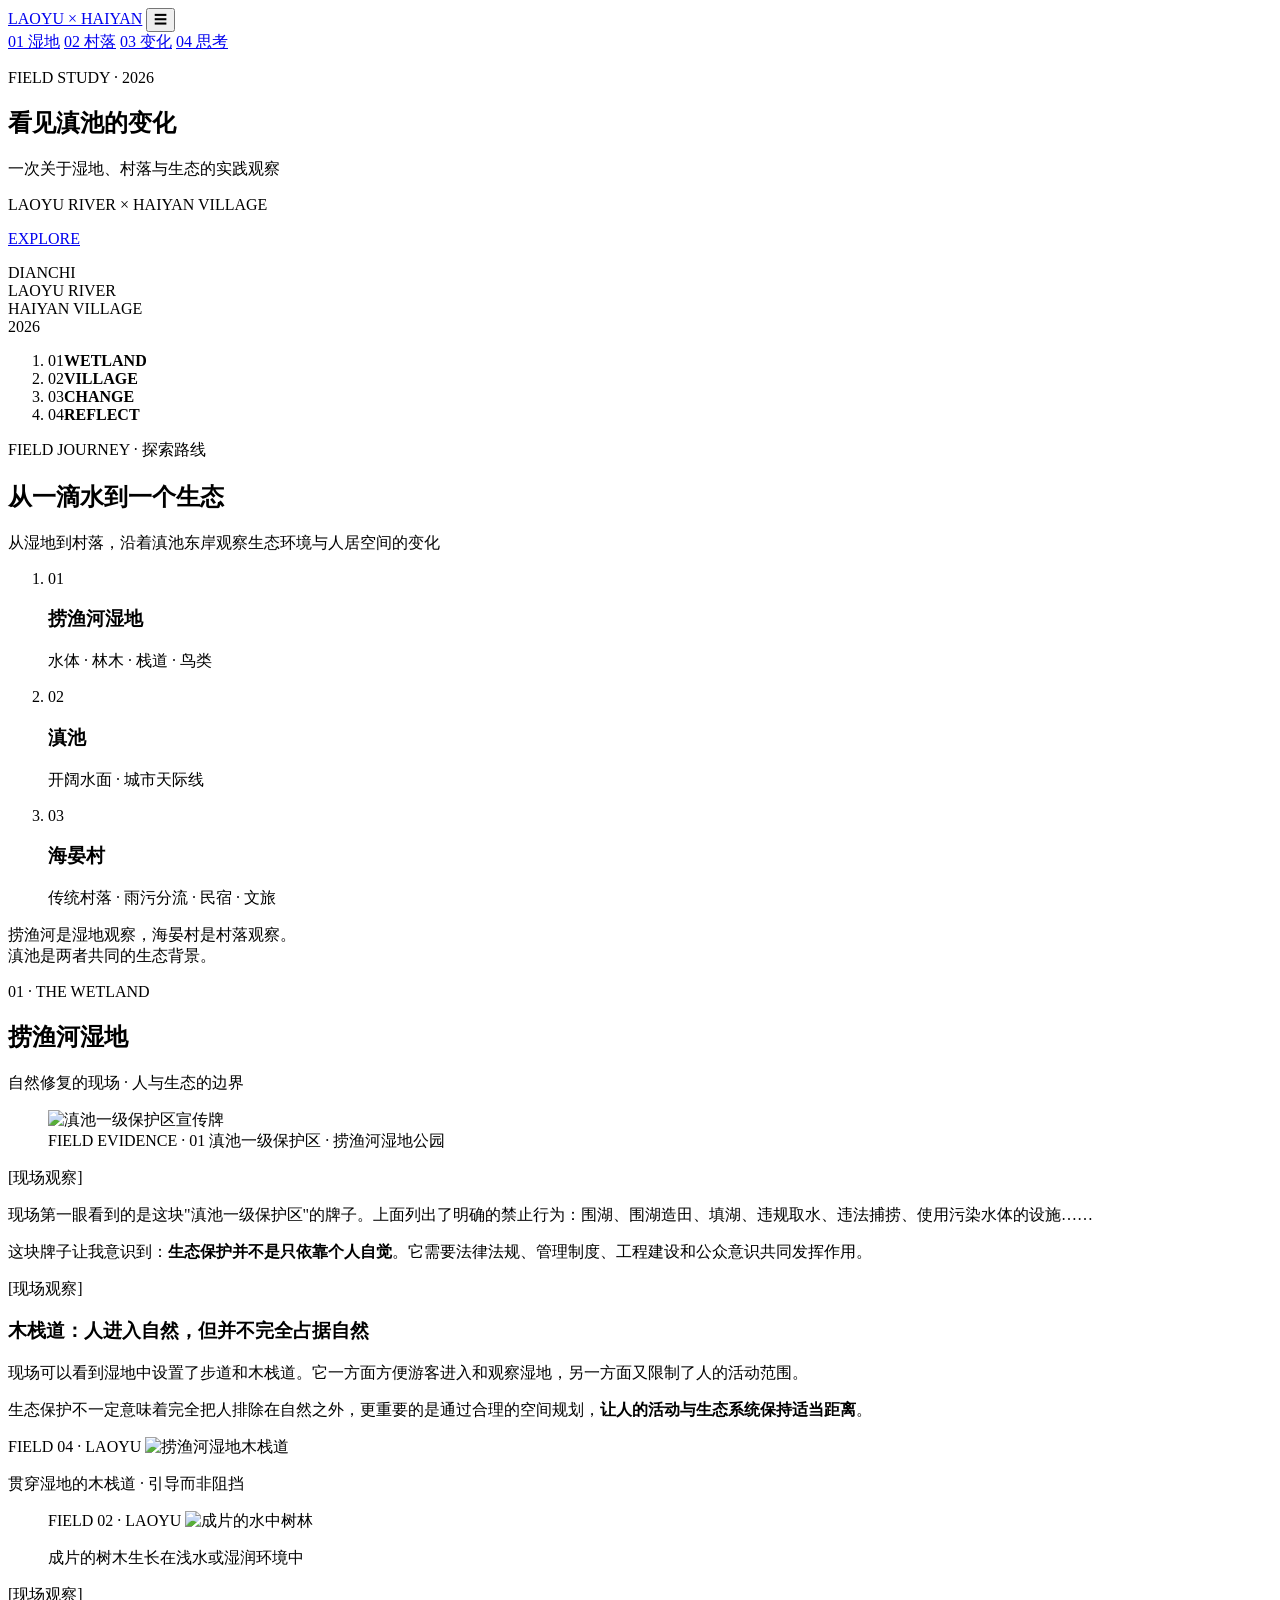
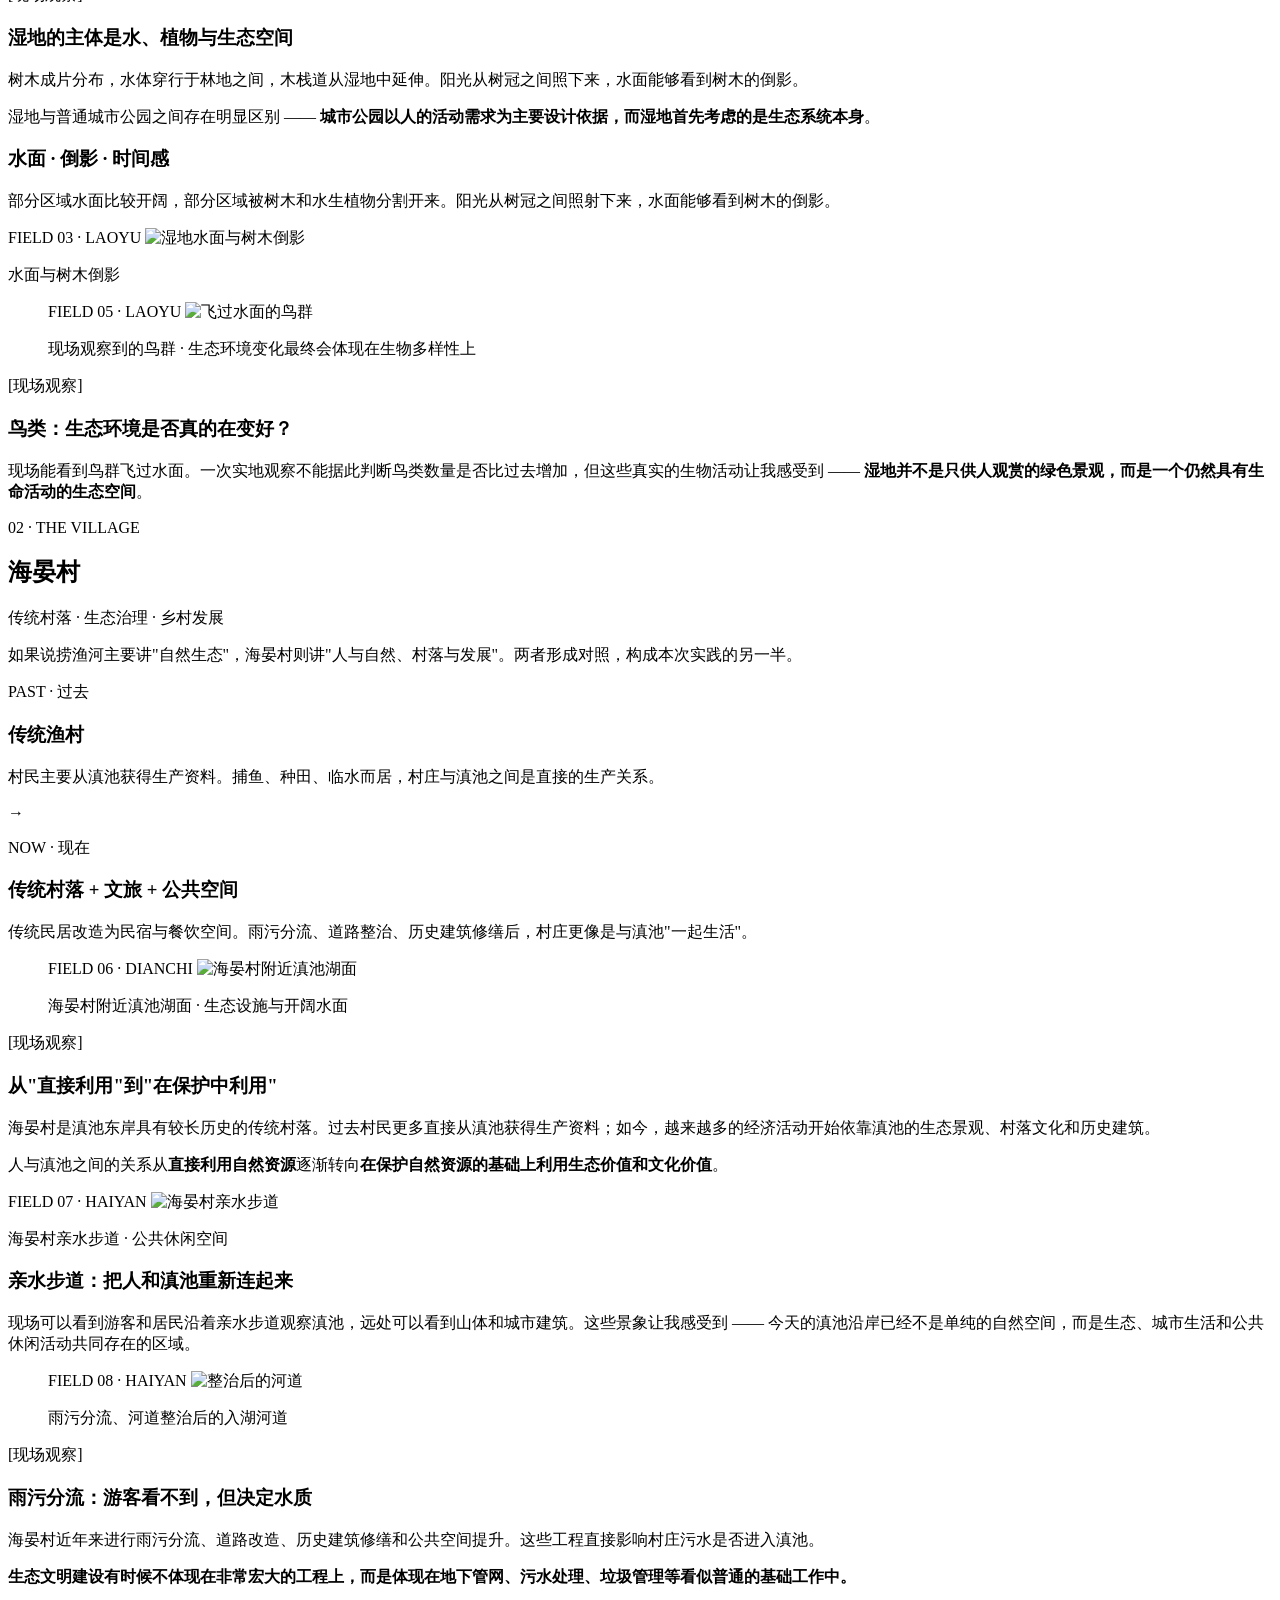
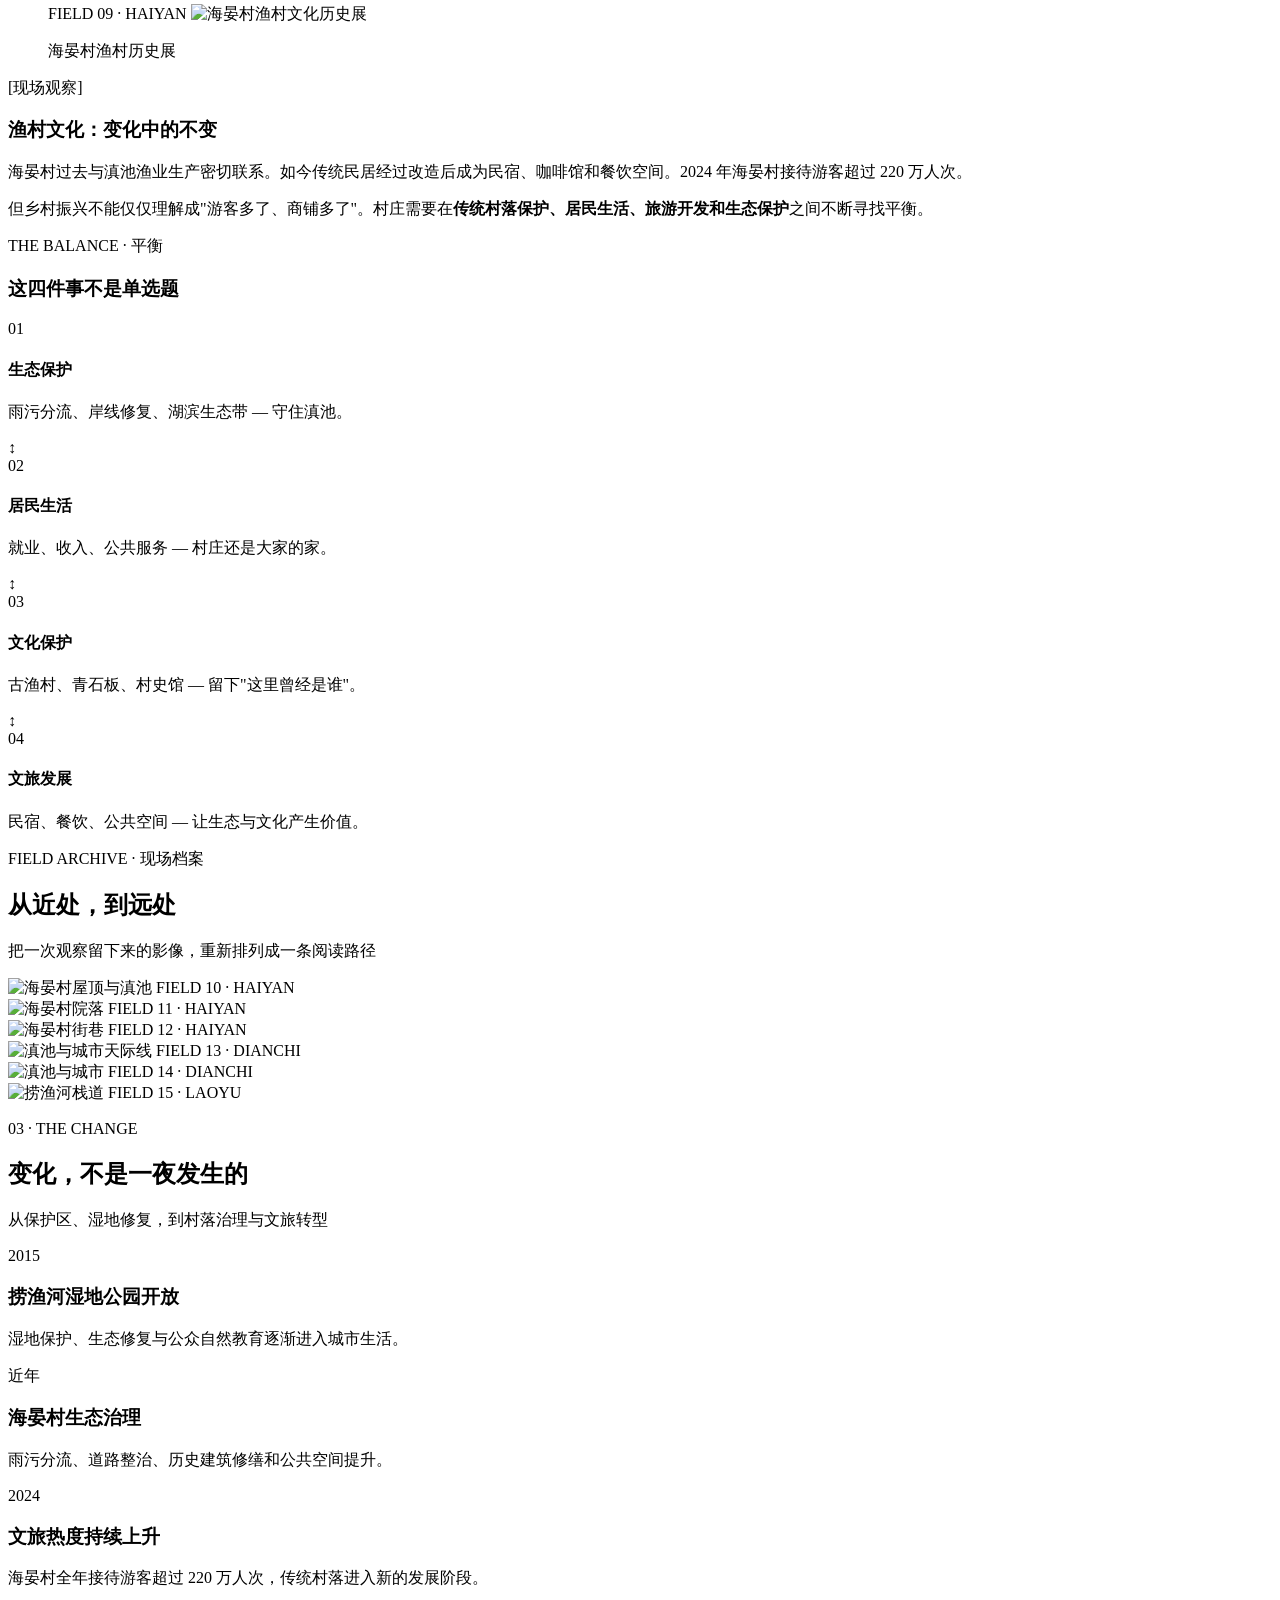
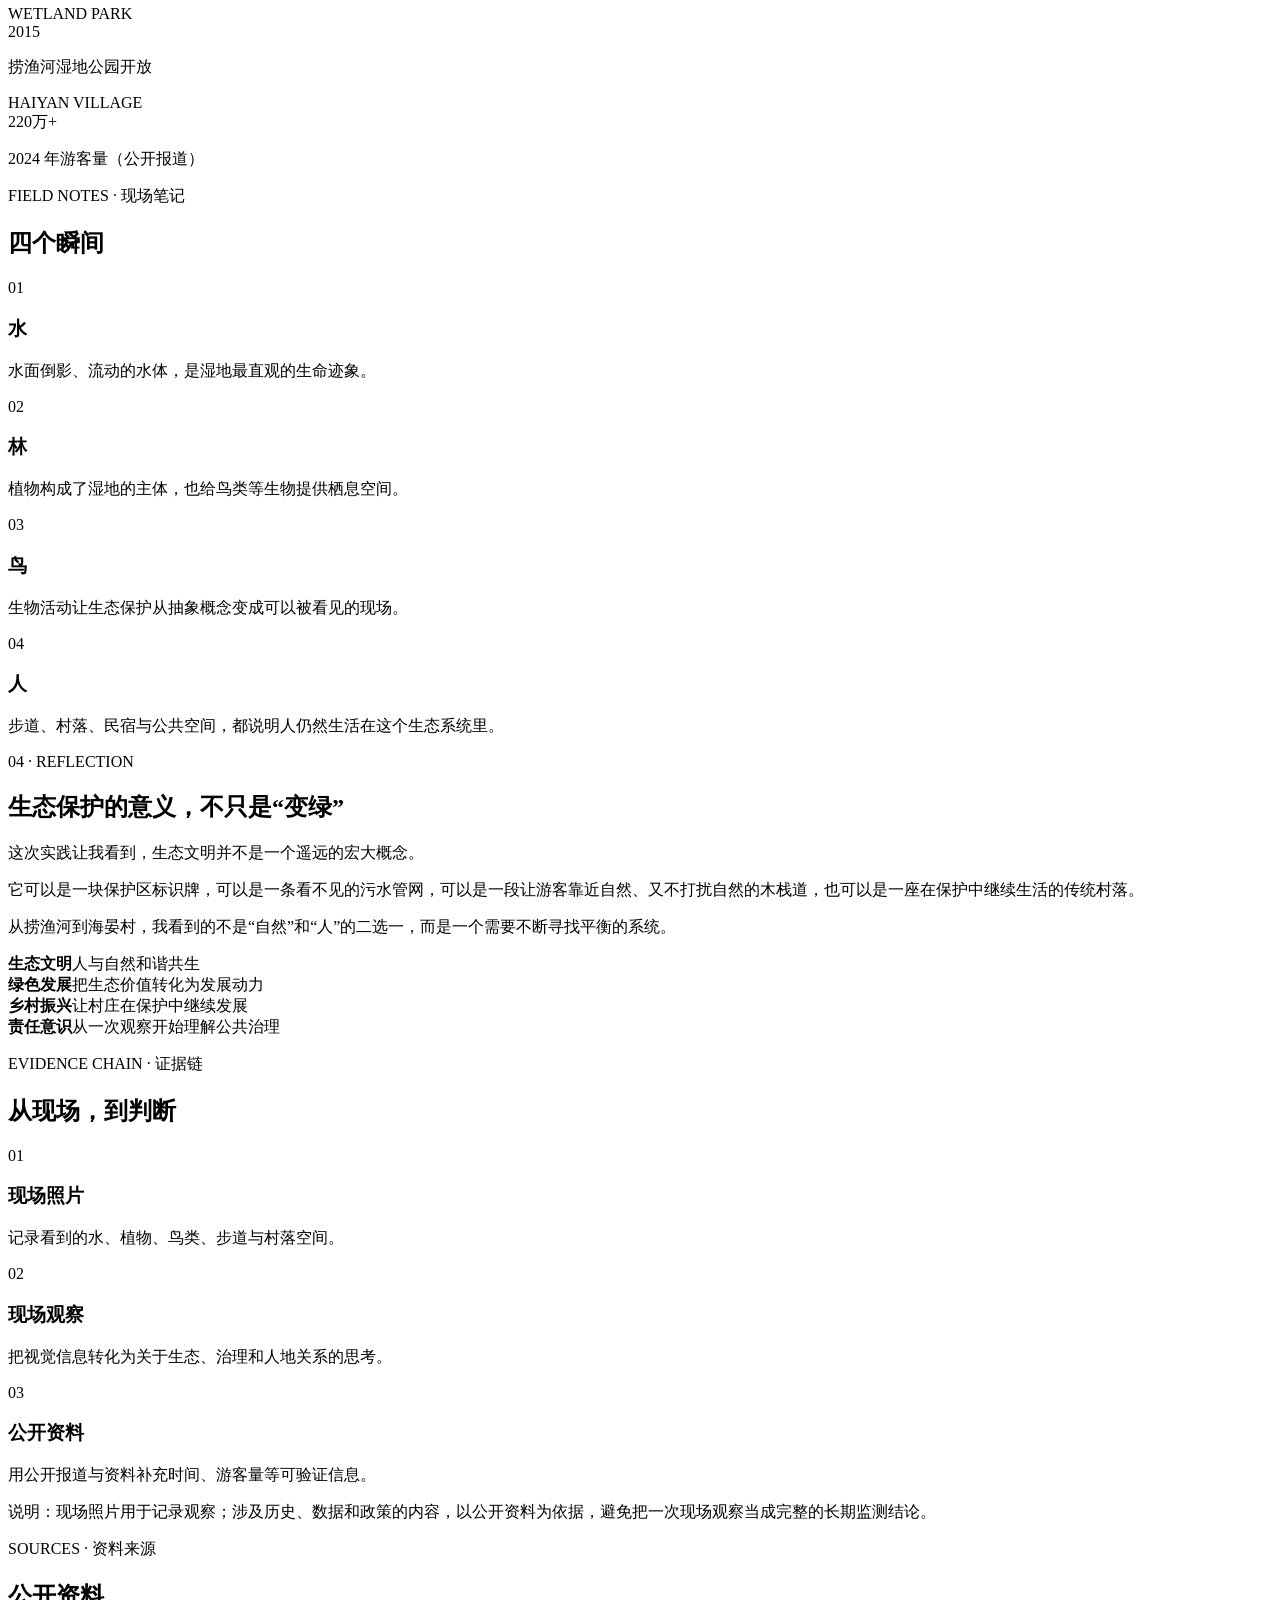
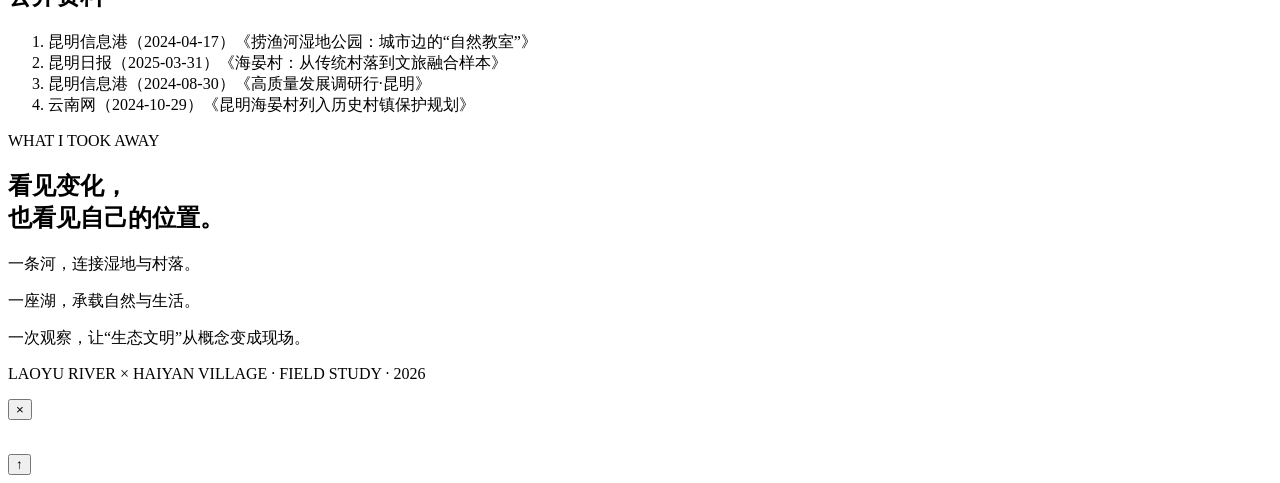
==== index.html @ 0993904a "Add website homepage" ====
<!DOCTYPE html>
<html lang="zh-CN">
<head>
  <meta charset="UTF-8">
  <meta name="viewport" content="width=device-width, initial-scale=1.0">
  <title>Laoyu River × Haiyan Village — 看见滇池的变化</title>
  <meta name="description" content="一次关于湿地、村落与生态的实践观察 — 捞渔河 × 海晏村。">
  <link rel="stylesheet" href="style.css">
</head>
<body>

  <!-- ============ 导航栏 ============ -->
  <header class="site-header" id="siteHeader">
    <div class="container nav">
      <a href="#top" class="logo">LAOYU × HAIYAN</a>
      <button class="nav-toggle" id="navToggle" aria-label="菜单">☰</button>
      <nav class="nav-links" id="navLinks">
        <a href="#wetland">01 湿地</a>
        <a href="#village">02 村落</a>
        <a href="#change">03 变化</a>
        <a href="#reflection">04 思考</a>
      </nav>
    </div>
  </header>

  <!-- ============ Hero ============ -->
  <section id="top" class="hero" style="background-image: url('images/hero.jpg');">
    <div class="hero-inner">
      <p class="hero-eyebrow">FIELD STUDY · 2026</p>
      <h1 class="hero-title">看见滇池的变化</h1>
      <p class="hero-sub">一次关于湿地、村落与生态的实践观察</p>
      <p class="hero-meta">LAOYU RIVER × HAIYAN VILLAGE</p>
      <a href="#intro" class="hero-scroll" aria-label="向下滚动">
        <span class="hero-scroll-line"></span>
        <span class="hero-scroll-text">EXPLORE</span>
      </a>
    </div>

    <aside class="hero-aside" aria-hidden="true">
      <p class="hero-meta-vertical">
        DIANCHI<br>LAOYU RIVER<br>HAIYAN VILLAGE<br>2026
      </p>
      <ol class="hero-chapter" id="heroChapter">
        <li data-chapter="wetland" class="active"><span>01</span><b>WETLAND</b></li>
        <li data-chapter="village"><span>02</span><b>VILLAGE</b></li>
        <li data-chapter="change"><span>03</span><b>CHANGE</b></li>
        <li data-chapter="reflection"><span>04</span><b>REFLECT</b></li>
      </ol>
    </aside>
  </section>

  <!-- ============ 探索路线 ============ -->
  <section id="intro" class="section section-journey">
    <div class="container">
      <p class="section-eyebrow">FIELD JOURNEY · 探索路线</p>
      <h2 class="section-title">从一滴水到一个生态</h2>
      <p class="section-subtitle">从湿地到村落，沿着滇池东岸观察生态环境与人居空间的变化</p>

      <ol class="journey" id="journey">
        <li class="journey-node" data-step="01">
          <span class="journey-dot"></span>
          <p class="journey-label">01</p>
          <h3 class="journey-name">捞渔河湿地</h3>
          <p class="journey-desc">水体 · 林木 · 栈道 · 鸟类</p>
        </li>
        <li class="journey-node" data-step="02">
          <span class="journey-dot"></span>
          <p class="journey-label">02</p>
          <h3 class="journey-name">滇池</h3>
          <p class="journey-desc">开阔水面 · 城市天际线</p>
        </li>
        <li class="journey-node" data-step="03">
          <span class="journey-dot"></span>
          <p class="journey-label">03</p>
          <h3 class="journey-name">海晏村</h3>
          <p class="journey-desc">传统村落 · 雨污分流 · 民宿 · 文旅</p>
        </li>
      </ol>

      <p class="lede">
        捞渔河是湿地观察，海晏村是村落观察。<br>
        滇池是两者共同的生态背景。
      </p>
    </div>
  </section>

  <!-- ============ 01 捞渔河湿地 ============ -->
  <section id="wetland" class="section">
    <div class="container">
      <p class="section-eyebrow">01 · THE WETLAND</p>
      <h2 class="section-title">捞渔河湿地</h2>
      <p class="section-subtitle">自然修复的现场 · 人与生态的边界</p>

      <figure class="evidence evidence-full">
        <img src="images/laoyu-protection.jpg" alt="滇池一级保护区宣传牌">
        <figcaption>
          <span class="ev-mark">FIELD EVIDENCE · 01</span>
          <span class="ev-title">滇池一级保护区 · 捞渔河湿地公园</span>
        </figcaption>
      </figure>

      <p class="tag tag-observed">[现场观察]</p>
      <p>
        现场第一眼看到的是这块"滇池一级保护区"的牌子。上面列出了明确的禁止行为：围湖、围湖造田、填湖、违规取水、违法捕捞、使用污染水体的设施……
      </p>
      <p>
        这块牌子让我意识到：<strong>生态保护并不是只依靠个人自觉</strong>。它需要法律法规、管理制度、工程建设和公众意识共同发挥作用。
      </p>

      <div class="row photo-right mt-80">
        <div class="col-text">
          <p class="tag tag-observed">[现场观察]</p>
          <h3>木栈道：人进入自然，但并不完全占据自然</h3>
          <p>
            现场可以看到湿地中设置了步道和木栈道。它一方面方便游客进入和观察湿地，另一方面又限制了人的活动范围。
          </p>
          <p>
            生态保护不一定意味着完全把人排除在自然之外，更重要的是通过合理的空间规划，<strong>让人的活动与生态系统保持适当距离</strong>。
          </p>
        </div>
        <div class="col-photo">
          <span class="field-tag">FIELD 04 · LAOYU</span>
          <img src="images/laoyu-boardwalk.jpg" alt="捞渔河湿地木栈道">
          <p class="caption">贯穿湿地的木栈道 · 引导而非阻挡</p>
        </div>
      </div>

      <figure class="photo-center photo-70">
        <span class="field-tag">FIELD 02 · LAOYU</span>
        <img src="images/laoyu-wetland.jpg" alt="成片的水中树林">
        <p class="caption">成片的树木生长在浅水或湿润环境中</p>
      </figure>

      <p class="tag tag-observed">[现场观察]</p>
      <h3>湿地的主体是水、植物与生态空间</h3>
      <p>
        树木成片分布，水体穿行于林地之间，木栈道从湿地中延伸。阳光从树冠之间照下来，水面能够看到树木的倒影。
      </p>
      <p>
        湿地与普通城市公园之间存在明显区别 —— <strong>城市公园以人的活动需求为主要设计依据，而湿地首先考虑的是生态系统本身</strong>。
      </p>

      <div class="row photo-right mt-80">
        <div class="col-text">
          <h3>水面 · 倒影 · 时间感</h3>
          <p>
            部分区域水面比较开阔，部分区域被树木和水生植物分割开来。阳光从树冠之间照射下来，水面能够看到树木的倒影。
          </p>
        </div>
        <div class="col-photo col-photo-35">
          <span class="field-tag">FIELD 03 · LAOYU</span>
          <img src="images/laoyu-water.jpg" alt="湿地水面与树木倒影">
          <p class="caption">水面与树木倒影</p>
        </div>
      </div>

      <figure class="photo-center photo-70">
        <span class="field-tag">FIELD 05 · LAOYU</span>
        <img src="images/laoyu-birds.jpg" alt="飞过水面的鸟群">
        <p class="caption">现场观察到的鸟群 · 生态环境变化最终会体现在生物多样性上</p>
      </figure>

      <p class="tag tag-observed">[现场观察]</p>
      <h3>鸟类：生态环境是否真的在变好？</h3>
      <p>
        现场能看到鸟群飞过水面。一次实地观察不能据此判断鸟类数量是否比过去增加，但这些真实的生物活动让我感受到 —— <strong>湿地并不是只供人观赏的绿色景观，而是一个仍然具有生命活动的生态空间</strong>。
      </p>
    </div>
  </section>

  <!-- ============ 02 海晏村 ============ -->
  <section id="village" class="section section-village">
    <div class="container">
      <p class="section-eyebrow">02 · THE VILLAGE</p>
      <h2 class="section-title">海晏村</h2>
      <p class="section-subtitle">传统村落 · 生态治理 · 乡村发展</p>

      <p class="lede">
        如果说捞渔河主要讲"自然生态"，海晏村则讲"人与自然、村落与发展"。两者形成对照，构成本次实践的另一半。
      </p>

      <div class="past-now">
        <div class="pn-card pn-past">
          <p class="pn-label">PAST · 过去</p>
          <h3>传统渔村</h3>
          <p>村民主要从滇池获得生产资料。捕鱼、种田、临水而居，村庄与滇池之间是直接的生产关系。</p>
        </div>
        <div class="pn-arrow" aria-hidden="true">→</div>
        <div class="pn-card pn-now">
          <p class="pn-label">NOW · 现在</p>
          <h3>传统村落 + 文旅 + 公共空间</h3>
          <p>传统民居改造为民宿与餐饮空间。雨污分流、道路整治、历史建筑修缮后，村庄更像是与滇池"一起生活"。</p>
        </div>
      </div>

      <figure class="photo-center photo-70">
        <span class="field-tag">FIELD 06 · DIANCHI</span>
        <img src="images/haiyan-lake.jpg" alt="海晏村附近滇池湖面">
        <p class="caption">海晏村附近滇池湖面 · 生态设施与开阔水面</p>
      </figure>

      <p class="tag tag-observed">[现场观察]</p>
      <h3>从"直接利用"到"在保护中利用"</h3>
      <p>
        海晏村是滇池东岸具有较长历史的传统村落。过去村民更多直接从滇池获得生产资料；如今，越来越多的经济活动开始依靠滇池的生态景观、村落文化和历史建筑。
      </p>
      <p>
        人与滇池之间的关系从<strong>直接利用自然资源</strong>逐渐转向<strong>在保护自然资源的基础上利用生态价值和文化价值</strong>。
      </p>

      <div class="row photo-left mt-80">
        <div class="col-photo">
          <span class="field-tag">FIELD 07 · HAIYAN</span>
          <img src="images/haiyan-walkway.jpg" alt="海晏村亲水步道">
          <p class="caption">海晏村亲水步道 · 公共休闲空间</p>
        </div>
        <div class="col-text">
          <h3>亲水步道：把人和滇池重新连起来</h3>
          <p>
            现场可以看到游客和居民沿着亲水步道观察滇池，远处可以看到山体和城市建筑。这些景象让我感受到 —— 今天的滇池沿岸已经不是单纯的自然空间，而是生态、城市生活和公共休闲活动共同存在的区域。
          </p>
        </div>
      </div>

      <figure class="photo-center photo-70">
        <span class="field-tag">FIELD 08 · HAIYAN</span>
        <img src="images/haiyan-stream.jpg" alt="整治后的河道">
        <p class="caption">雨污分流、河道整治后的入湖河道</p>
      </figure>

      <p class="tag tag-observed">[现场观察]</p>
      <h3>雨污分流：游客看不到，但决定水质</h3>
      <p>
        海晏村近年来进行雨污分流、道路改造、历史建筑修缮和公共空间提升。这些工程直接影响村庄污水是否进入滇池。
      </p>
      <p>
        <strong>生态文明建设有时候不体现在非常宏大的工程上，而是体现在地下管网、污水处理、垃圾管理等看似普通的基础工作中。</strong>
      </p>

      <figure class="photo-center photo-70">
        <span class="field-tag">FIELD 09 · HAIYAN</span>
        <img src="images/haiyan-history.jpg" alt="海晏村渔村文化历史展">
        <p class="caption">海晏村渔村历史展</p>
      </figure>

      <p class="tag tag-observed">[现场观察]</p>
      <h3>渔村文化：变化中的不变</h3>
      <p>
        海晏村过去与滇池渔业生产密切联系。如今传统民居经过改造后成为民宿、咖啡馆和餐饮空间。2024 年海晏村接待游客超过 220 万人次。
      </p>
      <p>
        但乡村振兴不能仅仅理解成"游客多了、商铺多了"。村庄需要在<strong>传统村落保护、居民生活、旅游开发和生态保护</strong>之间不断寻找平衡。
      </p>

      <div class="balance" id="balance">
        <p class="balance-eyebrow">THE BALANCE · 平衡</p>
        <h3 class="balance-title">这四件事不是单选题</h3>
        <div class="balance-grid">
          <div class="bal-item">
            <span class="bal-num">01</span>
            <h4>生态保护</h4>
            <p>雨污分流、岸线修复、湖滨生态带 — 守住滇池。</p>
          </div>
          <div class="bal-arrow" aria-hidden="true">↕</div>
          <div class="bal-item">
            <span class="bal-num">02</span>
            <h4>居民生活</h4>
            <p>就业、收入、公共服务 — 村庄还是大家的家。</p>
          </div>
          <div class="bal-arrow" aria-hidden="true">↕</div>
          <div class="bal-item">
            <span class="bal-num">03</span>
            <h4>文化保护</h4>
            <p>古渔村、青石板、村史馆 — 留下"这里曾经是谁"。</p>
          </div>
          <div class="bal-arrow" aria-hidden="true">↕</div>
          <div class="bal-item">
            <span class="bal-num">04</span>
            <h4>文旅发展</h4>
            <p>民宿、餐饮、公共空间 — 让生态与文化产生价值。</p>
          </div>
        </div>
      </div>
    </div>
  </section>

  <!-- ============ 照片墙 ============ -->
  <section class="section section-gallery" id="gallery">
    <div class="container">
      <p class="section-eyebrow">FIELD ARCHIVE · 现场档案</p>
      <h2 class="section-title">从近处，到远处</h2>
      <p class="section-subtitle">把一次观察留下来的影像，重新排列成一条阅读路径</p>
      <div class="photo-journal">
        <div class="pj-cell pj-wide" data-field="FIELD 10 · HAIYAN">
          <img src="images/haiyan-rooftop.jpg" alt="海晏村屋顶与滇池">
          <span>FIELD 10 · HAIYAN</span>
        </div>
        <div class="pj-cell" data-field="FIELD 11 · HAIYAN">
          <img src="images/haiyan-courtyard.jpg" alt="海晏村院落">
          <span>FIELD 11 · HAIYAN</span>
        </div>
        <div class="pj-cell" data-field="FIELD 12 · HAIYAN">
          <img src="images/haiyan-street.jpg" alt="海晏村街巷">
          <span>FIELD 12 · HAIYAN</span>
        </div>
        <div class="pj-cell" data-field="FIELD 13 · DIANCHI">
          <img src="images/dianchi-skyline.jpg" alt="滇池与城市天际线">
          <span>FIELD 13 · DIANCHI</span>
        </div>
        <div class="pj-cell" data-field="FIELD 14 · DIANCHI">
          <img src="images/dianchi-city.jpg" alt="滇池与城市">
          <span>FIELD 14 · DIANCHI</span>
        </div>
        <div class="pj-cell pj-wide" data-field="FIELD 15 · LAOYU">
          <img src="images/laoyu-boardwalk.jpg" alt="捞渔河栈道">
          <span>FIELD 15 · LAOYU</span>
        </div>
      </div>
    </div>
  </section>

  <!-- ============ 03 变化 ============ -->
  <section id="change" class="section section-change">
    <div class="container">
      <p class="section-eyebrow">03 · THE CHANGE</p>
      <h2 class="section-title">变化，不是一夜发生的</h2>
      <p class="section-subtitle">从保护区、湿地修复，到村落治理与文旅转型</p>
      <div class="timeline-horizontal">
        <div class="tl-line"><div class="tl-track"></div></div>
        <div class="tl-nodes">
          <article class="tl-node">
            <span class="tl-year">2015</span>
            <h3>捞渔河湿地公园开放</h3>
            <p>湿地保护、生态修复与公众自然教育逐渐进入城市生活。</p>
          </article>
          <article class="tl-node">
            <span class="tl-year">近年</span>
            <h3>海晏村生态治理</h3>
            <p>雨污分流、道路整治、历史建筑修缮和公共空间提升。</p>
          </article>
          <article class="tl-node">
            <span class="tl-year">2024</span>
            <h3>文旅热度持续上升</h3>
            <p>海晏村全年接待游客超过 220 万人次，传统村落进入新的发展阶段。</p>
          </article>
        </div>
      </div>

      <div class="data-grid">
        <div class="data-card">
          <span class="data-label">WETLAND PARK</span>
          <div class="data-num" data-count="2015">2015</div>
          <p>捞渔河湿地公园开放</p>
        </div>
        <div class="data-card">
          <span class="data-label">HAIYAN VILLAGE</span>
          <div class="data-num" data-count="220" data-suffix="万+">220万+</div>
          <p>2024 年游客量（公开报道）</p>
        </div>
      </div>
    </div>
  </section>

  <!-- ============ Field Notes ============ -->
  <section class="section section-notes" id="notes">
    <div class="container">
      <p class="section-eyebrow">FIELD NOTES · 现场笔记</p>
      <h2 class="section-title">四个瞬间</h2>
      <div class="notes-grid">
        <article class="card" data-bg="images/laoyu-water.jpg">
          <span class="card-num">01</span><h3>水</h3><p>水面倒影、流动的水体，是湿地最直观的生命迹象。</p>
        </article>
        <article class="card" data-bg="images/laoyu-wetland.jpg">
          <span class="card-num">02</span><h3>林</h3><p>植物构成了湿地的主体，也给鸟类等生物提供栖息空间。</p>
        </article>
        <article class="card" data-bg="images/laoyu-birds.jpg">
          <span class="card-num">03</span><h3>鸟</h3><p>生物活动让生态保护从抽象概念变成可以被看见的现场。</p>
        </article>
        <article class="card" data-bg="images/haiyan-walkway.jpg">
          <span class="card-num">04</span><h3>人</h3><p>步道、村落、民宿与公共空间，都说明人仍然生活在这个生态系统里。</p>
        </article>
      </div>
    </div>
  </section>

  <!-- ============ 04 思考 ============ -->
  <section id="reflection" class="section section-reflection">
    <div class="container">
      <p class="section-eyebrow">04 · REFLECTION</p>
      <h2 class="section-title">生态保护的意义，不只是“变绿”</h2>
      <div class="reflection-grid">
        <div class="reflection-main">
          <p class="lede">这次实践让我看到，生态文明并不是一个遥远的宏大概念。</p>
          <p>它可以是一块保护区标识牌，可以是一条看不见的污水管网，可以是一段让游客靠近自然、又不打扰自然的木栈道，也可以是一座在保护中继续生活的传统村落。</p>
          <p>从捞渔河到海晏村，我看到的不是“自然”和“人”的二选一，而是一个需要不断寻找平衡的系统。</p>
        </div>
        <div class="reflection-keywords">
          <div><b>生态文明</b><span>人与自然和谐共生</span></div>
          <div><b>绿色发展</b><span>把生态价值转化为发展动力</span></div>
          <div><b>乡村振兴</b><span>让村庄在保护中继续发展</span></div>
          <div><b>责任意识</b><span>从一次观察开始理解公共治理</span></div>
        </div>
      </div>
    </div>
  </section>

  <!-- ============ 证据链 ============ -->
  <section class="section section-evidence" id="evidence">
    <div class="container">
      <p class="section-eyebrow">EVIDENCE CHAIN · 证据链</p>
      <h2 class="section-title">从现场，到判断</h2>
      <div class="evidence-chain">
        <div><span>01</span><h3>现场照片</h3><p>记录看到的水、植物、鸟类、步道与村落空间。</p></div>
        <div><span>02</span><h3>现场观察</h3><p>把视觉信息转化为关于生态、治理和人地关系的思考。</p></div>
        <div><span>03</span><h3>公开资料</h3><p>用公开报道与资料补充时间、游客量等可验证信息。</p></div>
      </div>
      <p class="small-note">说明：现场照片用于记录观察；涉及历史、数据和政策的内容，以公开资料为依据，避免把一次现场观察当成完整的长期监测结论。</p>
    </div>
  </section>

  <!-- ============ 资料来源 ============ -->
  <section class="section section-sources" id="sources">
    <div class="container">
      <p class="section-eyebrow">SOURCES · 资料来源</p>
      <h2 class="section-title">公开资料</h2>
      <ol class="sources-list">
        <li>昆明信息港（2024-04-17）《捞渔河湿地公园：城市边的“自然教室”》</li>
        <li>昆明日报（2025-03-31）《海晏村：从传统村落到文旅融合样本》</li>
        <li>昆明信息港（2024-08-30）《高质量发展调研行·昆明》</li>
        <li>云南网（2024-10-29）《昆明海晏村列入历史村镇保护规划》</li>
      </ol>
    </div>
  </section>

  <!-- ============ 大结尾 ============ -->
  <footer class="closing" id="closing">
    <div class="container closing-inner">
      <p class="closing-eyebrow">WHAT I TOOK AWAY</p>
      <h2>看见变化，<br>也看见自己的位置。</h2>
      <div class="closing-poem">
        <p>一条河，连接湿地与村落。</p>
        <p>一座湖，承载自然与生活。</p>
        <p>一次观察，让“生态文明”从概念变成现场。</p>
      </div>
      <p class="closing-credit">LAOYU RIVER × HAIYAN VILLAGE · FIELD STUDY · 2026</p>
    </div>
  </footer>

  <!-- Lightbox -->
  <div class="lightbox" id="lightbox" aria-hidden="true">
    <button class="lightbox-close" id="lightboxClose" aria-label="关闭">×</button>
    <div class="lightbox-inner">
      <img id="lightboxImg" src="" alt="">
      <p id="lightboxCaption"></p>
    </div>
  </div>

  <button class="back-top" id="backTop" aria-label="返回顶部">↑</button>
  <div class="progress-bar" id="progressBar"></div>
  <script src="script.js"></script>
</body>
</html>
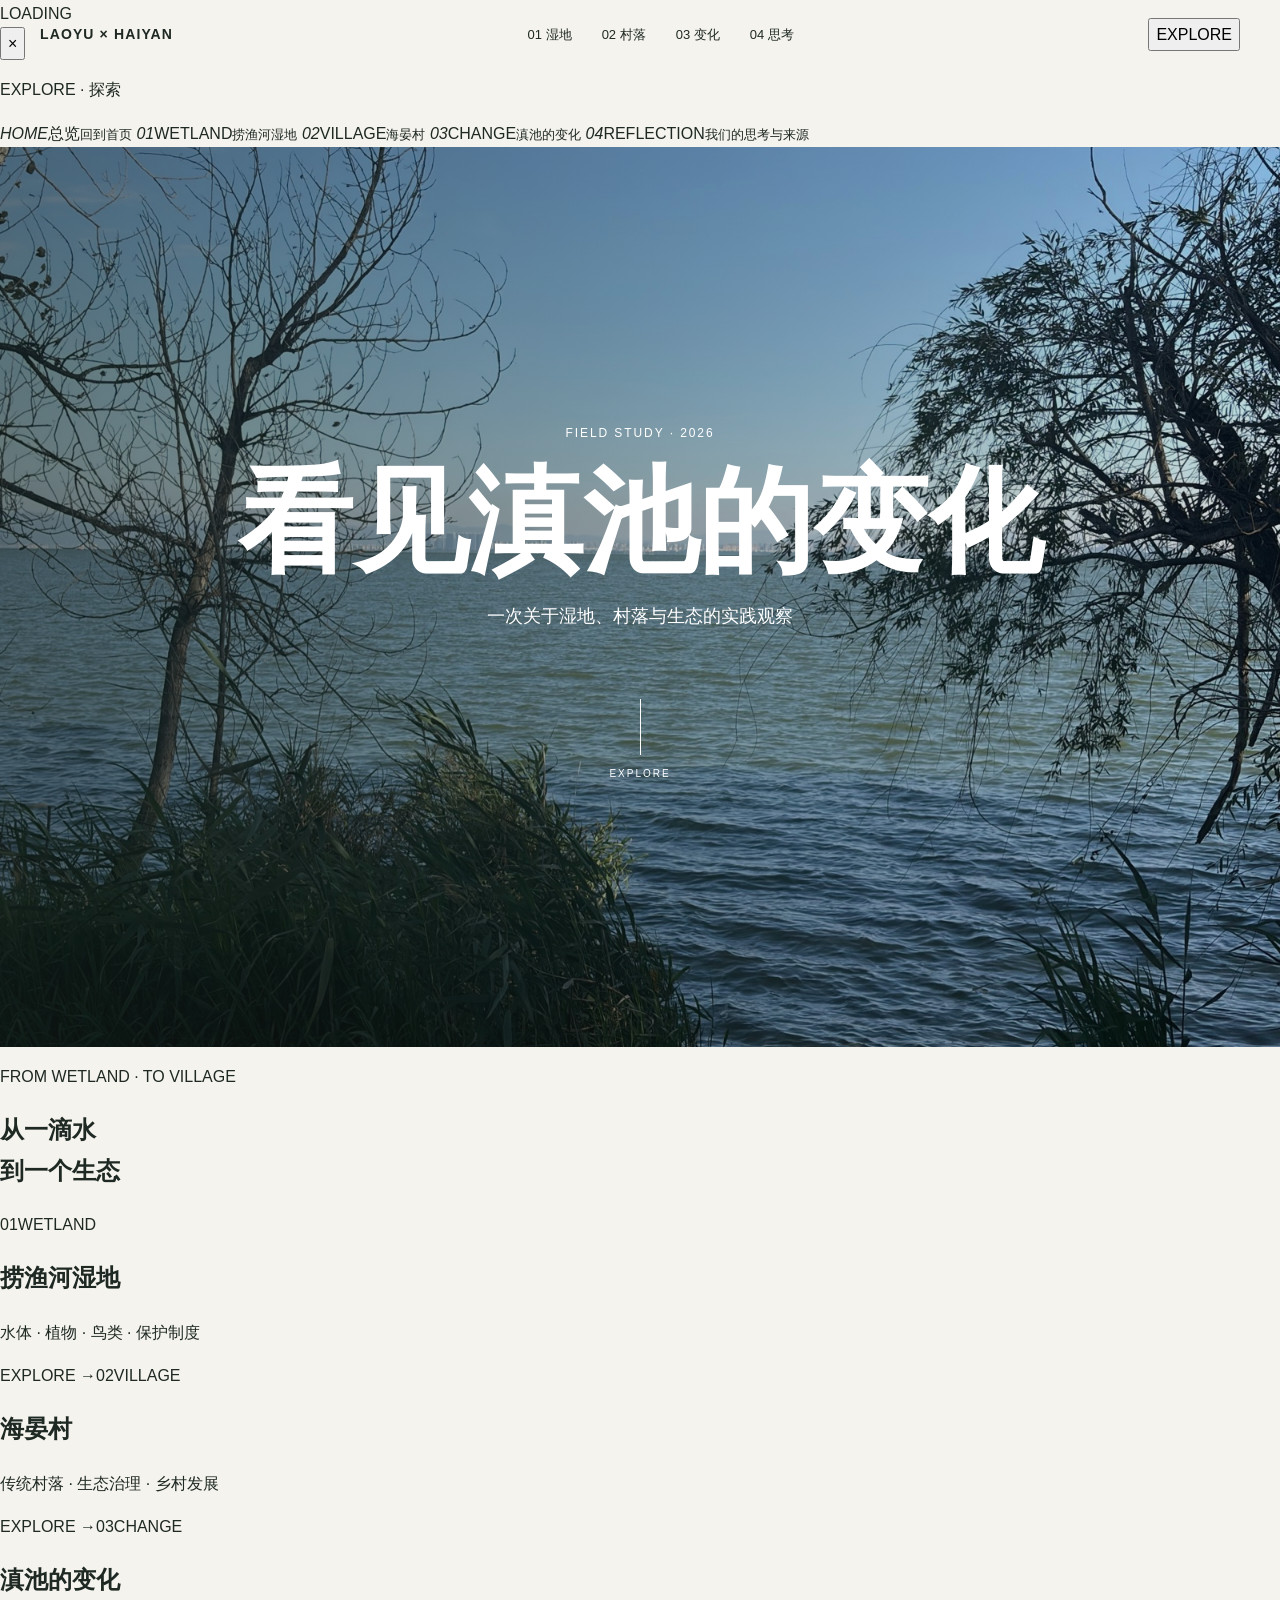
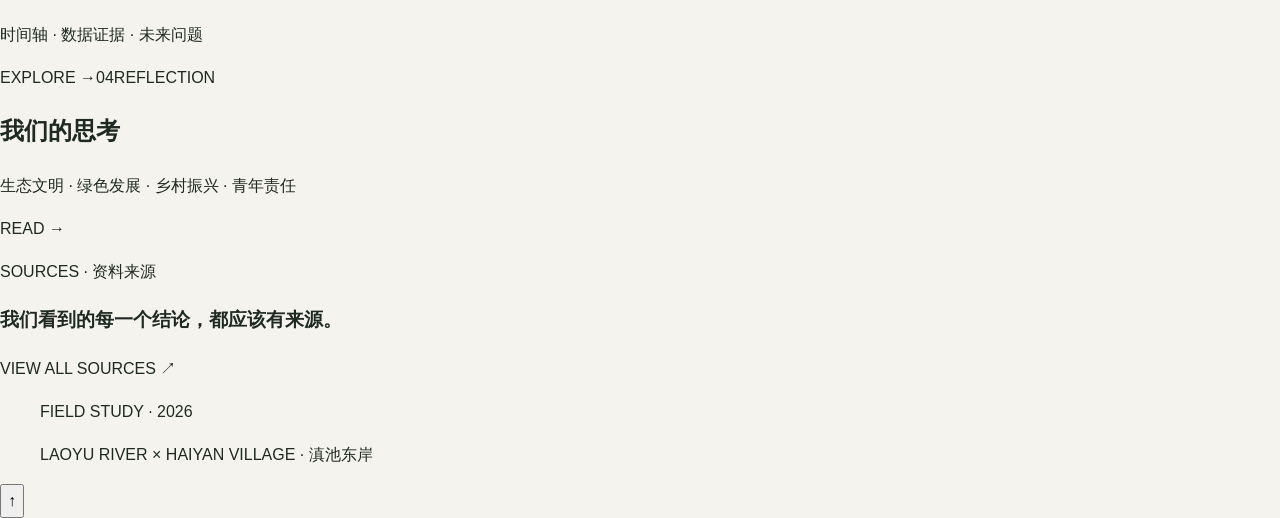
==== commit 3286dbf4: "feat: upgrade homepage to structured v2 site" ====
--- a/index.html
+++ b/index.html
@@ -1,462 +1,8 @@
-<!DOCTYPE html>
-<html lang="zh-CN">
-<head>
-  <meta charset="UTF-8">
-  <meta name="viewport" content="width=device-width, initial-scale=1.0">
-  <title>Laoyu River × Haiyan Village — 看见滇池的变化</title>
-  <meta name="description" content="一次关于湿地、村落与生态的实践观察 — 捞渔河 × 海晏村。">
-  <link rel="stylesheet" href="style.css">
-</head>
-<body>
-
-  <!-- ============ 导航栏 ============ -->
-  <header class="site-header" id="siteHeader">
-    <div class="container nav">
-      <a href="#top" class="logo">LAOYU × HAIYAN</a>
-      <button class="nav-toggle" id="navToggle" aria-label="菜单">☰</button>
-      <nav class="nav-links" id="navLinks">
-        <a href="#wetland">01 湿地</a>
-        <a href="#village">02 村落</a>
-        <a href="#change">03 变化</a>
-        <a href="#reflection">04 思考</a>
-      </nav>
-    </div>
-  </header>
-
-  <!-- ============ Hero ============ -->
-  <section id="top" class="hero" style="background-image: url('images/hero.jpg');">
-    <div class="hero-inner">
-      <p class="hero-eyebrow">FIELD STUDY · 2026</p>
-      <h1 class="hero-title">看见滇池的变化</h1>
-      <p class="hero-sub">一次关于湿地、村落与生态的实践观察</p>
-      <p class="hero-meta">LAOYU RIVER × HAIYAN VILLAGE</p>
-      <a href="#intro" class="hero-scroll" aria-label="向下滚动">
-        <span class="hero-scroll-line"></span>
-        <span class="hero-scroll-text">EXPLORE</span>
-      </a>
-    </div>
-
-    <aside class="hero-aside" aria-hidden="true">
-      <p class="hero-meta-vertical">
-        DIANCHI<br>LAOYU RIVER<br>HAIYAN VILLAGE<br>2026
-      </p>
-      <ol class="hero-chapter" id="heroChapter">
-        <li data-chapter="wetland" class="active"><span>01</span><b>WETLAND</b></li>
-        <li data-chapter="village"><span>02</span><b>VILLAGE</b></li>
-        <li data-chapter="change"><span>03</span><b>CHANGE</b></li>
-        <li data-chapter="reflection"><span>04</span><b>REFLECT</b></li>
-      </ol>
-    </aside>
-  </section>
-
-  <!-- ============ 探索路线 ============ -->
-  <section id="intro" class="section section-journey">
-    <div class="container">
-      <p class="section-eyebrow">FIELD JOURNEY · 探索路线</p>
-      <h2 class="section-title">从一滴水到一个生态</h2>
-      <p class="section-subtitle">从湿地到村落，沿着滇池东岸观察生态环境与人居空间的变化</p>
-
-      <ol class="journey" id="journey">
-        <li class="journey-node" data-step="01">
-          <span class="journey-dot"></span>
-          <p class="journey-label">01</p>
-          <h3 class="journey-name">捞渔河湿地</h3>
-          <p class="journey-desc">水体 · 林木 · 栈道 · 鸟类</p>
-        </li>
-        <li class="journey-node" data-step="02">
-          <span class="journey-dot"></span>
-          <p class="journey-label">02</p>
-          <h3 class="journey-name">滇池</h3>
-          <p class="journey-desc">开阔水面 · 城市天际线</p>
-        </li>
-        <li class="journey-node" data-step="03">
-          <span class="journey-dot"></span>
-          <p class="journey-label">03</p>
-          <h3 class="journey-name">海晏村</h3>
-          <p class="journey-desc">传统村落 · 雨污分流 · 民宿 · 文旅</p>
-        </li>
-      </ol>
-
-      <p class="lede">
-        捞渔河是湿地观察，海晏村是村落观察。<br>
-        滇池是两者共同的生态背景。
-      </p>
-    </div>
-  </section>
-
-  <!-- ============ 01 捞渔河湿地 ============ -->
-  <section id="wetland" class="section">
-    <div class="container">
-      <p class="section-eyebrow">01 · THE WETLAND</p>
-      <h2 class="section-title">捞渔河湿地</h2>
-      <p class="section-subtitle">自然修复的现场 · 人与生态的边界</p>
-
-      <figure class="evidence evidence-full">
-        <img src="images/laoyu-protection.jpg" alt="滇池一级保护区宣传牌">
-        <figcaption>
-          <span class="ev-mark">FIELD EVIDENCE · 01</span>
-          <span class="ev-title">滇池一级保护区 · 捞渔河湿地公园</span>
-        </figcaption>
-      </figure>
-
-      <p class="tag tag-observed">[现场观察]</p>
-      <p>
-        现场第一眼看到的是这块"滇池一级保护区"的牌子。上面列出了明确的禁止行为：围湖、围湖造田、填湖、违规取水、违法捕捞、使用污染水体的设施……
-      </p>
-      <p>
-        这块牌子让我意识到：<strong>生态保护并不是只依靠个人自觉</strong>。它需要法律法规、管理制度、工程建设和公众意识共同发挥作用。
-      </p>
-
-      <div class="row photo-right mt-80">
-        <div class="col-text">
-          <p class="tag tag-observed">[现场观察]</p>
-          <h3>木栈道：人进入自然，但并不完全占据自然</h3>
-          <p>
-            现场可以看到湿地中设置了步道和木栈道。它一方面方便游客进入和观察湿地，另一方面又限制了人的活动范围。
-          </p>
-          <p>
-            生态保护不一定意味着完全把人排除在自然之外，更重要的是通过合理的空间规划，<strong>让人的活动与生态系统保持适当距离</strong>。
-          </p>
-        </div>
-        <div class="col-photo">
-          <span class="field-tag">FIELD 04 · LAOYU</span>
-          <img src="images/laoyu-boardwalk.jpg" alt="捞渔河湿地木栈道">
-          <p class="caption">贯穿湿地的木栈道 · 引导而非阻挡</p>
-        </div>
-      </div>
-
-      <figure class="photo-center photo-70">
-        <span class="field-tag">FIELD 02 · LAOYU</span>
-        <img src="images/laoyu-wetland.jpg" alt="成片的水中树林">
-        <p class="caption">成片的树木生长在浅水或湿润环境中</p>
-      </figure>
-
-      <p class="tag tag-observed">[现场观察]</p>
-      <h3>湿地的主体是水、植物与生态空间</h3>
-      <p>
-        树木成片分布，水体穿行于林地之间，木栈道从湿地中延伸。阳光从树冠之间照下来，水面能够看到树木的倒影。
-      </p>
-      <p>
-        湿地与普通城市公园之间存在明显区别 —— <strong>城市公园以人的活动需求为主要设计依据，而湿地首先考虑的是生态系统本身</strong>。
-      </p>
-
-      <div class="row photo-right mt-80">
-        <div class="col-text">
-          <h3>水面 · 倒影 · 时间感</h3>
-          <p>
-            部分区域水面比较开阔，部分区域被树木和水生植物分割开来。阳光从树冠之间照射下来，水面能够看到树木的倒影。
-          </p>
-        </div>
-        <div class="col-photo col-photo-35">
-          <span class="field-tag">FIELD 03 · LAOYU</span>
-          <img src="images/laoyu-water.jpg" alt="湿地水面与树木倒影">
-          <p class="caption">水面与树木倒影</p>
-        </div>
-      </div>
-
-      <figure class="photo-center photo-70">
-        <span class="field-tag">FIELD 05 · LAOYU</span>
-        <img src="images/laoyu-birds.jpg" alt="飞过水面的鸟群">
-        <p class="caption">现场观察到的鸟群 · 生态环境变化最终会体现在生物多样性上</p>
-      </figure>
-
-      <p class="tag tag-observed">[现场观察]</p>
-      <h3>鸟类：生态环境是否真的在变好？</h3>
-      <p>
-        现场能看到鸟群飞过水面。一次实地观察不能据此判断鸟类数量是否比过去增加，但这些真实的生物活动让我感受到 —— <strong>湿地并不是只供人观赏的绿色景观，而是一个仍然具有生命活动的生态空间</strong>。
-      </p>
-    </div>
-  </section>
-
-  <!-- ============ 02 海晏村 ============ -->
-  <section id="village" class="section section-village">
-    <div class="container">
-      <p class="section-eyebrow">02 · THE VILLAGE</p>
-      <h2 class="section-title">海晏村</h2>
-      <p class="section-subtitle">传统村落 · 生态治理 · 乡村发展</p>
-
-      <p class="lede">
-        如果说捞渔河主要讲"自然生态"，海晏村则讲"人与自然、村落与发展"。两者形成对照，构成本次实践的另一半。
-      </p>
-
-      <div class="past-now">
-        <div class="pn-card pn-past">
-          <p class="pn-label">PAST · 过去</p>
-          <h3>传统渔村</h3>
-          <p>村民主要从滇池获得生产资料。捕鱼、种田、临水而居，村庄与滇池之间是直接的生产关系。</p>
-        </div>
-        <div class="pn-arrow" aria-hidden="true">→</div>
-        <div class="pn-card pn-now">
-          <p class="pn-label">NOW · 现在</p>
-          <h3>传统村落 + 文旅 + 公共空间</h3>
-          <p>传统民居改造为民宿与餐饮空间。雨污分流、道路整治、历史建筑修缮后，村庄更像是与滇池"一起生活"。</p>
-        </div>
-      </div>
-
-      <figure class="photo-center photo-70">
-        <span class="field-tag">FIELD 06 · DIANCHI</span>
-        <img src="images/haiyan-lake.jpg" alt="海晏村附近滇池湖面">
-        <p class="caption">海晏村附近滇池湖面 · 生态设施与开阔水面</p>
-      </figure>
-
-      <p class="tag tag-observed">[现场观察]</p>
-      <h3>从"直接利用"到"在保护中利用"</h3>
-      <p>
-        海晏村是滇池东岸具有较长历史的传统村落。过去村民更多直接从滇池获得生产资料；如今，越来越多的经济活动开始依靠滇池的生态景观、村落文化和历史建筑。
-      </p>
-      <p>
-        人与滇池之间的关系从<strong>直接利用自然资源</strong>逐渐转向<strong>在保护自然资源的基础上利用生态价值和文化价值</strong>。
-      </p>
-
-      <div class="row photo-left mt-80">
-        <div class="col-photo">
-          <span class="field-tag">FIELD 07 · HAIYAN</span>
-          <img src="images/haiyan-walkway.jpg" alt="海晏村亲水步道">
-          <p class="caption">海晏村亲水步道 · 公共休闲空间</p>
-        </div>
-        <div class="col-text">
-          <h3>亲水步道：把人和滇池重新连起来</h3>
-          <p>
-            现场可以看到游客和居民沿着亲水步道观察滇池，远处可以看到山体和城市建筑。这些景象让我感受到 —— 今天的滇池沿岸已经不是单纯的自然空间，而是生态、城市生活和公共休闲活动共同存在的区域。
-          </p>
-        </div>
-      </div>
-
-      <figure class="photo-center photo-70">
-        <span class="field-tag">FIELD 08 · HAIYAN</span>
-        <img src="images/haiyan-stream.jpg" alt="整治后的河道">
-        <p class="caption">雨污分流、河道整治后的入湖河道</p>
-      </figure>
-
-      <p class="tag tag-observed">[现场观察]</p>
-      <h3>雨污分流：游客看不到，但决定水质</h3>
-      <p>
-        海晏村近年来进行雨污分流、道路改造、历史建筑修缮和公共空间提升。这些工程直接影响村庄污水是否进入滇池。
-      </p>
-      <p>
-        <strong>生态文明建设有时候不体现在非常宏大的工程上，而是体现在地下管网、污水处理、垃圾管理等看似普通的基础工作中。</strong>
-      </p>
-
-      <figure class="photo-center photo-70">
-        <span class="field-tag">FIELD 09 · HAIYAN</span>
-        <img src="images/haiyan-history.jpg" alt="海晏村渔村文化历史展">
-        <p class="caption">海晏村渔村历史展</p>
-      </figure>
-
-      <p class="tag tag-observed">[现场观察]</p>
-      <h3>渔村文化：变化中的不变</h3>
-      <p>
-        海晏村过去与滇池渔业生产密切联系。如今传统民居经过改造后成为民宿、咖啡馆和餐饮空间。2024 年海晏村接待游客超过 220 万人次。
-      </p>
-      <p>
-        但乡村振兴不能仅仅理解成"游客多了、商铺多了"。村庄需要在<strong>传统村落保护、居民生活、旅游开发和生态保护</strong>之间不断寻找平衡。
-      </p>
-
-      <div class="balance" id="balance">
-        <p class="balance-eyebrow">THE BALANCE · 平衡</p>
-        <h3 class="balance-title">这四件事不是单选题</h3>
-        <div class="balance-grid">
-          <div class="bal-item">
-            <span class="bal-num">01</span>
-            <h4>生态保护</h4>
-            <p>雨污分流、岸线修复、湖滨生态带 — 守住滇池。</p>
-          </div>
-          <div class="bal-arrow" aria-hidden="true">↕</div>
-          <div class="bal-item">
-            <span class="bal-num">02</span>
-            <h4>居民生活</h4>
-            <p>就业、收入、公共服务 — 村庄还是大家的家。</p>
-          </div>
-          <div class="bal-arrow" aria-hidden="true">↕</div>
-          <div class="bal-item">
-            <span class="bal-num">03</span>
-            <h4>文化保护</h4>
-            <p>古渔村、青石板、村史馆 — 留下"这里曾经是谁"。</p>
-          </div>
-          <div class="bal-arrow" aria-hidden="true">↕</div>
-          <div class="bal-item">
-            <span class="bal-num">04</span>
-            <h4>文旅发展</h4>
-            <p>民宿、餐饮、公共空间 — 让生态与文化产生价值。</p>
-          </div>
-        </div>
-      </div>
-    </div>
-  </section>
-
-  <!-- ============ 照片墙 ============ -->
-  <section class="section section-gallery" id="gallery">
-    <div class="container">
-      <p class="section-eyebrow">FIELD ARCHIVE · 现场档案</p>
-      <h2 class="section-title">从近处，到远处</h2>
-      <p class="section-subtitle">把一次观察留下来的影像，重新排列成一条阅读路径</p>
-      <div class="photo-journal">
-        <div class="pj-cell pj-wide" data-field="FIELD 10 · HAIYAN">
-          <img src="images/haiyan-rooftop.jpg" alt="海晏村屋顶与滇池">
-          <span>FIELD 10 · HAIYAN</span>
-        </div>
-        <div class="pj-cell" data-field="FIELD 11 · HAIYAN">
-          <img src="images/haiyan-courtyard.jpg" alt="海晏村院落">
-          <span>FIELD 11 · HAIYAN</span>
-        </div>
-        <div class="pj-cell" data-field="FIELD 12 · HAIYAN">
-          <img src="images/haiyan-street.jpg" alt="海晏村街巷">
-          <span>FIELD 12 · HAIYAN</span>
-        </div>
-        <div class="pj-cell" data-field="FIELD 13 · DIANCHI">
-          <img src="images/dianchi-skyline.jpg" alt="滇池与城市天际线">
-          <span>FIELD 13 · DIANCHI</span>
-        </div>
-        <div class="pj-cell" data-field="FIELD 14 · DIANCHI">
-          <img src="images/dianchi-city.jpg" alt="滇池与城市">
-          <span>FIELD 14 · DIANCHI</span>
-        </div>
-        <div class="pj-cell pj-wide" data-field="FIELD 15 · LAOYU">
-          <img src="images/laoyu-boardwalk.jpg" alt="捞渔河栈道">
-          <span>FIELD 15 · LAOYU</span>
-        </div>
-      </div>
-    </div>
-  </section>
-
-  <!-- ============ 03 变化 ============ -->
-  <section id="change" class="section section-change">
-    <div class="container">
-      <p class="section-eyebrow">03 · THE CHANGE</p>
-      <h2 class="section-title">变化，不是一夜发生的</h2>
-      <p class="section-subtitle">从保护区、湿地修复，到村落治理与文旅转型</p>
-      <div class="timeline-horizontal">
-        <div class="tl-line"><div class="tl-track"></div></div>
-        <div class="tl-nodes">
-          <article class="tl-node">
-            <span class="tl-year">2015</span>
-            <h3>捞渔河湿地公园开放</h3>
-            <p>湿地保护、生态修复与公众自然教育逐渐进入城市生活。</p>
-          </article>
-          <article class="tl-node">
-            <span class="tl-year">近年</span>
-            <h3>海晏村生态治理</h3>
-            <p>雨污分流、道路整治、历史建筑修缮和公共空间提升。</p>
-          </article>
-          <article class="tl-node">
-            <span class="tl-year">2024</span>
-            <h3>文旅热度持续上升</h3>
-            <p>海晏村全年接待游客超过 220 万人次，传统村落进入新的发展阶段。</p>
-          </article>
-        </div>
-      </div>
-
-      <div class="data-grid">
-        <div class="data-card">
-          <span class="data-label">WETLAND PARK</span>
-          <div class="data-num" data-count="2015">2015</div>
-          <p>捞渔河湿地公园开放</p>
-        </div>
-        <div class="data-card">
-          <span class="data-label">HAIYAN VILLAGE</span>
-          <div class="data-num" data-count="220" data-suffix="万+">220万+</div>
-          <p>2024 年游客量（公开报道）</p>
-        </div>
-      </div>
-    </div>
-  </section>
-
-  <!-- ============ Field Notes ============ -->
-  <section class="section section-notes" id="notes">
-    <div class="container">
-      <p class="section-eyebrow">FIELD NOTES · 现场笔记</p>
-      <h2 class="section-title">四个瞬间</h2>
-      <div class="notes-grid">
-        <article class="card" data-bg="images/laoyu-water.jpg">
-          <span class="card-num">01</span><h3>水</h3><p>水面倒影、流动的水体，是湿地最直观的生命迹象。</p>
-        </article>
-        <article class="card" data-bg="images/laoyu-wetland.jpg">
-          <span class="card-num">02</span><h3>林</h3><p>植物构成了湿地的主体，也给鸟类等生物提供栖息空间。</p>
-        </article>
-        <article class="card" data-bg="images/laoyu-birds.jpg">
-          <span class="card-num">03</span><h3>鸟</h3><p>生物活动让生态保护从抽象概念变成可以被看见的现场。</p>
-        </article>
-        <article class="card" data-bg="images/haiyan-walkway.jpg">
-          <span class="card-num">04</span><h3>人</h3><p>步道、村落、民宿与公共空间，都说明人仍然生活在这个生态系统里。</p>
-        </article>
-      </div>
-    </div>
-  </section>
-
-  <!-- ============ 04 思考 ============ -->
-  <section id="reflection" class="section section-reflection">
-    <div class="container">
-      <p class="section-eyebrow">04 · REFLECTION</p>
-      <h2 class="section-title">生态保护的意义，不只是“变绿”</h2>
-      <div class="reflection-grid">
-        <div class="reflection-main">
-          <p class="lede">这次实践让我看到，生态文明并不是一个遥远的宏大概念。</p>
-          <p>它可以是一块保护区标识牌，可以是一条看不见的污水管网，可以是一段让游客靠近自然、又不打扰自然的木栈道，也可以是一座在保护中继续生活的传统村落。</p>
-          <p>从捞渔河到海晏村，我看到的不是“自然”和“人”的二选一，而是一个需要不断寻找平衡的系统。</p>
-        </div>
-        <div class="reflection-keywords">
-          <div><b>生态文明</b><span>人与自然和谐共生</span></div>
-          <div><b>绿色发展</b><span>把生态价值转化为发展动力</span></div>
-          <div><b>乡村振兴</b><span>让村庄在保护中继续发展</span></div>
-          <div><b>责任意识</b><span>从一次观察开始理解公共治理</span></div>
-        </div>
-      </div>
-    </div>
-  </section>
-
-  <!-- ============ 证据链 ============ -->
-  <section class="section section-evidence" id="evidence">
-    <div class="container">
-      <p class="section-eyebrow">EVIDENCE CHAIN · 证据链</p>
-      <h2 class="section-title">从现场，到判断</h2>
-      <div class="evidence-chain">
-        <div><span>01</span><h3>现场照片</h3><p>记录看到的水、植物、鸟类、步道与村落空间。</p></div>
-        <div><span>02</span><h3>现场观察</h3><p>把视觉信息转化为关于生态、治理和人地关系的思考。</p></div>
-        <div><span>03</span><h3>公开资料</h3><p>用公开报道与资料补充时间、游客量等可验证信息。</p></div>
-      </div>
-      <p class="small-note">说明：现场照片用于记录观察；涉及历史、数据和政策的内容，以公开资料为依据，避免把一次现场观察当成完整的长期监测结论。</p>
-    </div>
-  </section>
-
-  <!-- ============ 资料来源 ============ -->
-  <section class="section section-sources" id="sources">
-    <div class="container">
-      <p class="section-eyebrow">SOURCES · 资料来源</p>
-      <h2 class="section-title">公开资料</h2>
-      <ol class="sources-list">
-        <li>昆明信息港（2024-04-17）《捞渔河湿地公园：城市边的“自然教室”》</li>
-        <li>昆明日报（2025-03-31）《海晏村：从传统村落到文旅融合样本》</li>
-        <li>昆明信息港（2024-08-30）《高质量发展调研行·昆明》</li>
-        <li>云南网（2024-10-29）《昆明海晏村列入历史村镇保护规划》</li>
-      </ol>
-    </div>
-  </section>
-
-  <!-- ============ 大结尾 ============ -->
-  <footer class="closing" id="closing">
-    <div class="container closing-inner">
-      <p class="closing-eyebrow">WHAT I TOOK AWAY</p>
-      <h2>看见变化，<br>也看见自己的位置。</h2>
-      <div class="closing-poem">
-        <p>一条河，连接湿地与村落。</p>
-        <p>一座湖，承载自然与生活。</p>
-        <p>一次观察，让“生态文明”从概念变成现场。</p>
-      </div>
-      <p class="closing-credit">LAOYU RIVER × HAIYAN VILLAGE · FIELD STUDY · 2026</p>
-    </div>
-  </footer>
-
-  <!-- Lightbox -->
-  <div class="lightbox" id="lightbox" aria-hidden="true">
-    <button class="lightbox-close" id="lightboxClose" aria-label="关闭">×</button>
-    <div class="lightbox-inner">
-      <img id="lightboxImg" src="" alt="">
-      <p id="lightboxCaption"></p>
-    </div>
-  </div>
-
-  <button class="back-top" id="backTop" aria-label="返回顶部">↑</button>
-  <div class="progress-bar" id="progressBar"></div>
-  <script src="script.js"></script>
-</body>
-</html>
+<!doctype html><html lang="zh-CN"><head><meta charset="utf-8"><meta name="viewport" content="width=device-width,initial-scale=1"><title>Laoyu × Haiyan — 看见滇池的变化</title><meta name="description" content="一次关于湿地、村落与生态的实践观察"><link rel="stylesheet" href="style.css"></head><body><div class="page-transition" id="pageTransition"><div class="page-transition-label">LOADING</div></div>
+<div class="explore-menu" id="exploreMenu"><button class="explore-menu-close" id="exploreClose">×</button><p class="explore-menu-title">EXPLORE · 探索</p>
+<a class="explore-menu-item magnetic" href="index.html" data-transition><em>HOME</em>总览<small>回到首页</small></a>
+<a class="explore-menu-item magnetic" href="wetland.html" data-transition><em>01</em>WETLAND<small>捞渔河湿地</small></a>
+<a class="explore-menu-item magnetic" href="village.html" data-transition><em>02</em>VILLAGE<small>海晏村</small></a>
+<a class="explore-menu-item magnetic" href="change.html" data-transition><em>03</em>CHANGE<small>滇池的变化</small></a>
+<a class="explore-menu-item magnetic" href="reflection.html" data-transition><em>04</em>REFLECTION<small>我们的思考与来源</small></a></div>
+<div class="progress-bar" id="progressBar"></div><header class="site-header" id="siteHeader"><div class="container nav"><a class="logo" href="index.html">LAOYU × HAIYAN</a><button class="nav-toggle" id="navToggle">☰</button><nav class="nav-links" id="navLinks"><a href="wetland.html" data-transition>01 湿地</a><a href="village.html" data-transition>02 村落</a><a href="change.html" data-transition>03 变化</a><a href="reflection.html" data-transition>04 思考</a></nav><button class="nav-explore-btn" id="exploreBtn">EXPLORE</button></div></header><section class="hero" style="background-image:url('images/hero.jpg')"><div class="hero-inner"><p class="hero-eyebrow">FIELD STUDY · 2026</p><h1 class="hero-title">看见滇池的变化</h1><p class="hero-sub">一次关于湿地、村落与生态的实践观察</p><a class="hero-scroll" href="#entries"><span class="hero-scroll-line"></span>EXPLORE</a></div></section><div class="home-transition"><p class="home-transition-line">FROM WETLAND · TO VILLAGE</p><h2 class="home-transition-title">从一滴水<br>到一个生态</h2></div><section class="entry-section" id="entries"><a class="entry-card magnetic-card" href="wetland.html" data-transition><span class="entry-number">01</span><span class="entry-en">WETLAND</span><h2>捞渔河湿地</h2><p>水体 · 植物 · 鸟类 · 保护制度</p><span class="entry-action">EXPLORE →</span></a><a class="entry-card magnetic-card" href="village.html" data-transition><span class="entry-number">02</span><span class="entry-en">VILLAGE</span><h2>海晏村</h2><p>传统村落 · 生态治理 · 乡村发展</p><span class="entry-action">EXPLORE →</span></a><a class="entry-card magnetic-card" href="change.html" data-transition><span class="entry-number">03</span><span class="entry-en">CHANGE</span><h2>滇池的变化</h2><p>时间轴 · 数据证据 · 未来问题</p><span class="entry-action">EXPLORE →</span></a><a class="entry-card magnetic-card" href="reflection.html" data-transition><span class="entry-number">04</span><span class="entry-en">REFLECTION</span><h2>我们的思考</h2><p>生态文明 · 绿色发展 · 乡村振兴 · 青年责任</p><span class="entry-action">READ →</span></a></section><div class="sources-block"><p class="sources-block-label">SOURCES · 资料来源</p><h3 class="sources-block-title">我们看到的每一个结论，都应该有来源。</h3><a class="sources-block-cta magnetic" href="reflection.html#sources" data-transition>VIEW ALL SOURCES ↗</a></div><footer class="site-footer"><div class="container"><p class="footer-line">FIELD STUDY · 2026</p><p class="footer-meta">LAOYU RIVER × HAIYAN VILLAGE · 滇池东岸</p></div></footer><div class="lightbox" id="lightbox"><button class="lightbox-close" id="lightboxClose">×</button><img class="lightbox-img" id="lightboxImg"><p class="lightbox-caption" id="lightboxCaption"></p></div><button class="back-to-top" id="backToTop">↑</button><script src="script.js"></script></body></html>
--- a/style.css
+++ b/style.css
@@ -0,0 +1,5 @@
+/* Laoyu × Haiyan — editorial ecology website */
+:root{--paper:#F5F3ED;--ink:#1F2924;--green:#526B59;--light:#94B59B;--blue:#6F8F92;--line:rgba(31,41,36,.16);--serif:Georgia,'Times New Roman',serif;--sans:-apple-system,BlinkMacSystemFont,'PingFang SC','Microsoft YaHei',sans-serif}
+*{box-sizing:border-box}html{scroll-behavior:smooth}body{margin:0;background:var(--paper);color:var(--ink);font-family:var(--sans);line-height:1.7}img{display:block;max-width:100%}a{color:inherit;text-decoration:none}button{font:inherit}.container{width:min(1200px,calc(100% - 48px));margin:auto}.site-header{position:fixed;z-index:50;top:0;left:0;width:100%;padding:18px 0;transition:.3s}.site-header.scrolled{background:rgba(245,243,237,.94);backdrop-filter:blur(12px);box-shadow:0 1px 16px rgba(0,0,0,.08)}.nav{display:flex;align-items:center;justify-content:space-between}.logo{font-weight:800;letter-spacing:.08em;font-size:14px}.nav-links{display:flex;gap:30px;font-size:13px}.nav-toggle{display:none;border:0;background:none;font-size:24px}.hero{min-height:100svh;background-size:cover;background-position:center;display:grid;place-items:center;position:relative;color:#fff}.hero:after{content:"";position:absolute;inset:0;background:linear-gradient(90deg,rgba(20,30,25,.58),rgba(20,30,25,.15))}.hero-inner,.hero-aside{position:relative;z-index:1}.hero-inner{text-align:center}.hero-eyebrow,.section-eyebrow,.closing-eyebrow,.balance-eyebrow{font-size:12px;letter-spacing:.16em}.hero-title{font-family:var(--serif);font-size:clamp(52px,9vw,118px);line-height:1.05;margin:18px 0}.hero-sub{font-size:18px}.hero-meta{font-size:12px;letter-spacing:.22em;margin-top:30px}.hero-scroll{display:inline-flex;flex-direction:column;align-items:center;margin-top:50px;font-size:10px;letter-spacing:.2em}.hero-scroll-line{width:1px;height:56px;background:#fff;margin-bottom:10px}.hero-aside{position:absolute;right:5%;bottom:8%;display:flex;gap:40px}.hero-meta-vertical{writing-mode:vertical-rl;font-size:9px;letter-spacing:.15em;opacity:.8}.hero-chapter{list-style:none;padding:0;margin:0;display:grid;gap:14px}.hero-chapter li{display:flex;gap:10px;align-items:center;font-size:10px;opacity:.55;cursor:pointer}.hero-chapter li.active{opacity:1}.hero-chapter b{font-weight:500;letter-spacing:.12em}.section{padding:120px 0}.section-title{font-family:var(--serif);font-size:clamp(38px,6vw,76px);line-height:1.08;margin:10px 0 20px}.section-subtitle{color:#66706a;margin-bottom:70px}.section p{max-width:760px}.lede{font-size:clamp(20px,3vw,30px);line-height:1.6;margin-top:70px}.journey{display:grid;grid-template-columns:repeat(3,1fr);list-style:none;padding:0;margin:70px 0;position:relative}.journey:before{content:"";height:1px;background:var(--line);position:absolute;top:14px;left:8%;right:8%}.journey-node{position:relative}.journey-dot{width:29px;height:29px;border:1px solid var(--green);border-radius:50%;display:block;background:var(--paper);position:relative;z-index:1}.journey-node.active .journey-dot{background:var(--green)}.journey-label,.field-tag,.tag,.data-label,.pn-label{font-size:10px;letter-spacing:.13em;color:var(--green)}.journey-name{font-size:22px}.evidence,.photo-center{margin:70px 0}.evidence img,.photo-center img{width:100%;max-height:720px;object-fit:cover}.evidence figcaption{display:flex;justify-content:space-between;padding:12px 0;border-bottom:1px solid var(--line);font-size:12px}.row{display:grid;grid-template-columns:1.1fr .9fr;gap:8%;align-items:center}.row.photo-left .col-photo{order:1}.row.photo-left .col-text{order:2}.col-photo img{width:100%;max-height:560px;object-fit:cover}.col-photo-35{max-width:430px}.caption{font-size:11px;color:#6d766f;margin:8px 0}.mt-80{margin-top:80px}.photo-70{width:70%;margin-left:auto;margin-right:auto}.section-village{background:#ebe9df}.past-now{display:grid;grid-template-columns:1fr auto 1fr;gap:30px;align-items:center;margin:80px 0}.pn-card{padding:35px;border:1px solid var(--line);background:rgba(255,255,255,.35)}.pn-card h3{font-family:var(--serif);font-size:28px}.pn-arrow{font-size:30px}.balance{margin:100px 0 0;padding:60px 0;border-top:1px solid var(--line);border-bottom:1px solid var(--line)}.balance-title{font-family:var(--serif);font-size:40px}.balance-grid{display:grid;grid-template-columns:1fr auto 1fr auto 1fr auto 1fr;align-items:center;gap:22px}.bal-item h4{font-size:18px;margin:8px 0}.bal-item p{font-size:13px}.bal-num{font-size:11px;color:var(--green)}.photo-journal{display:grid;grid-template-columns:repeat(4,1fr);gap:10px}.pj-cell{position:relative;overflow:hidden;min-height:260px}.pj-wide{grid-column:span 2}.pj-cell img{width:100%;height:100%;object-fit:cover;transition:.5s}.pj-cell span{position:absolute;left:15px;bottom:12px;color:#fff;font-size:10px;letter-spacing:.12em;text-shadow:0 1px 5px #000}.pj-cell:hover img{transform:scale(1.04);filter:brightness(.75)}.section-change{background:#e7ebe5}.timeline-horizontal{overflow:hidden;margin:80px 0}.tl-line{height:1px;background:var(--line);position:relative}.tl-track{height:3px;background:var(--green);width:0;transition:width .2s}.tl-nodes{display:grid;grid-template-columns:repeat(3,1fr);gap:30px}.tl-node{padding-top:25px}.tl-year{font-family:var(--serif);font-size:36px}.data-grid{display:grid;grid-template-columns:1fr 1fr;gap:20px}.data-card{padding:40px;border:1px solid var(--line)}.data-num{font-family:var(--serif);font-size:70px;line-height:1.1;margin:10px 0}.notes-grid{display:grid;grid-template-columns:repeat(4,1fr);gap:12px}.card{min-height:330px;padding:25px;border:1px solid var(--line);position:relative;overflow:hidden;background:var(--paper)}.card:before{content:"";position:absolute;inset:0;background-image:var(--bg);background-size:cover;background-position:center;opacity:0;transition:.4s}.card:hover:before{opacity:.7}.card>*{position:relative}.card h3{font-family:var(--serif);font-size:50px}.section-reflection{background:#1f2924;color:#f5f3ed}.section-reflection .section-eyebrow{color:#94b59b}.reflection-grid{display:grid;grid-template-columns:1.3fr .7fr;gap:10%;margin-top:70px}.reflection-main p{max-width:700px}.reflection-keywords{border-top:1px solid rgba(255,255,255,.25)}.reflection-keywords div{padding:20px 0;border-bottom:1px solid rgba(255,255,255,.25)}.reflection-keywords b{display:block;font-size:18px}.reflection-keywords span{font-size:12px;opacity:.65}.evidence-chain{display:grid;grid-template-columns:repeat(3,1fr);gap:20px;margin-top:70px}.evidence-chain>div{border-top:1px solid var(--ink);padding-top:20px}.evidence-chain span{font-size:11px;color:var(--green)}.small-note{font-size:12px;color:#68716b;margin-top:60px}.sources-list{padding-left:22px;line-height:2.1}.closing{background:#111814;color:#f5f3ed;padding:130px 0}.closing-inner{text-align:center}.closing h2{font-family:var(--serif);font-size:clamp(48px,8vw,100px);line-height:1.05;font-weight:400}.closing-poem{margin:70px auto;font-family:var(--serif);font-size:20px}.closing-credit{font-size:10px;letter-spacing:.15em;opacity:.6}.back-top{position:fixed;right:22px;bottom:22px;z-index:40;width:44px;height:44px;border-radius:50%;border:1px solid var(--line);background:var(--paper);opacity:0;pointer-events:none;transition:.3s}.back-top.show{opacity:1;pointer-events:auto}.progress-bar{position:fixed;z-index:100;top:0;left:0;height:2px;background:var(--green);width:0}.lightbox{position:fixed;z-index:200;inset:0;background:rgba(0,0,0,.92);display:none;place-items:center;padding:30px}.lightbox.open{display:grid}.lightbox-inner img{max-height:80vh;max-width:90vw}.lightbox-inner p{color:#fff;text-align:center;font-size:12px}.lightbox-close{position:absolute;right:20px;top:12px;color:#fff;background:none;border:0;font-size:40px}
+@media(max-width:960px){.nav-links{display:none}.nav-toggle{display:block}.hero-aside{right:20px}.row,.reflection-grid{grid-template-columns:1fr;gap:35px}.photo-70{width:100%}.balance-grid{grid-template-columns:1fr 1fr}.bal-arrow{display:none}.photo-journal{grid-template-columns:1fr 1fr}.notes-grid{grid-template-columns:1fr 1fr}.past-now{grid-template-columns:1fr}.pn-arrow{transform:rotate(90deg);text-align:center}.tl-nodes{grid-template-columns:1fr}.data-grid,.evidence-chain{grid-template-columns:1fr}}
+@media(max-width:600px){.container{width:min(100% - 30px,1200px)}.section{padding:80px 0}.hero-title{font-size:55px}.hero-aside{display:none}.journey{grid-template-columns:1fr;gap:40px}.journey:before{left:14px;top:14px;bottom:14px;width:1px;height:auto;right:auto}.journey-node{padding-left:45px}.journey-dot{position:absolute;left:0}.photo-journal,.notes-grid,.balance-grid{grid-template-columns:1fr}.pj-wide{grid-column:span 1}.data-num{font-size:54px}.section-title{font-size:44px}.evidence figcaption{display:block}.evidence figcaption span{display:block;margin:4px 0}}
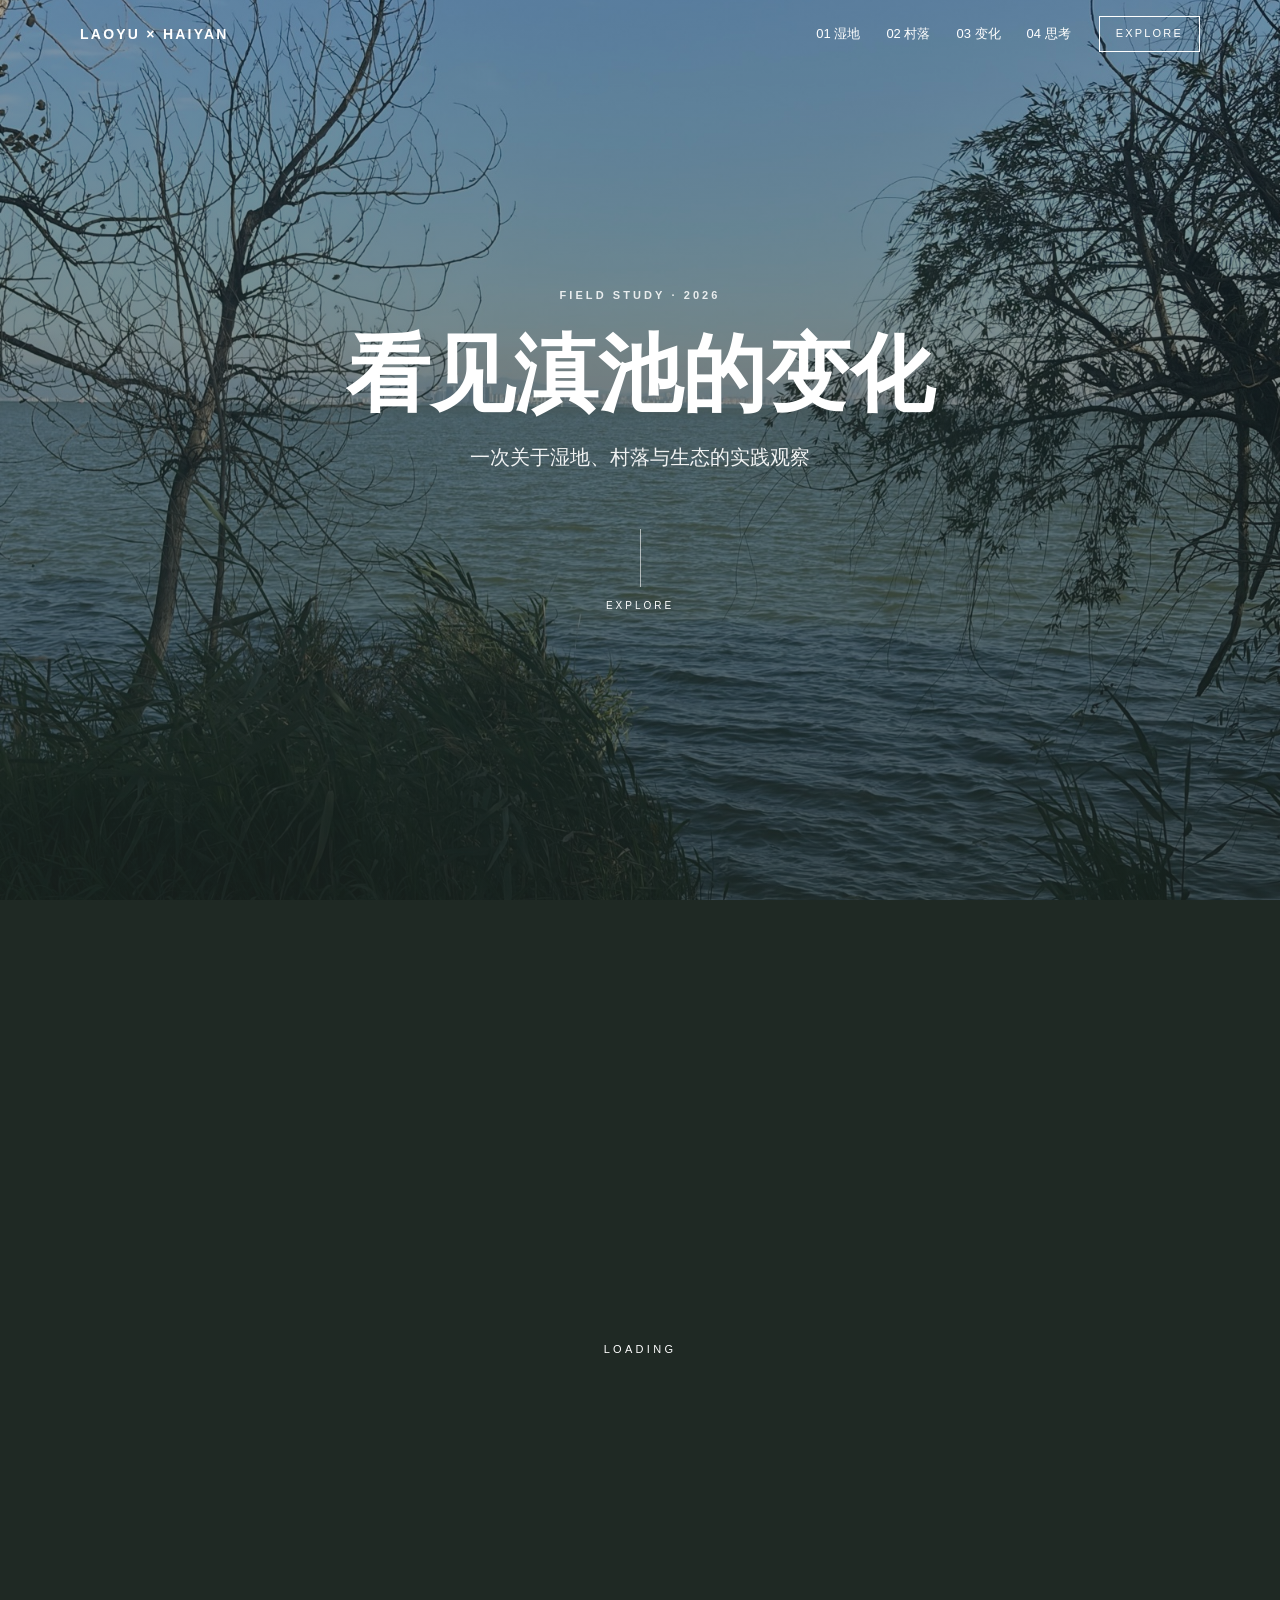
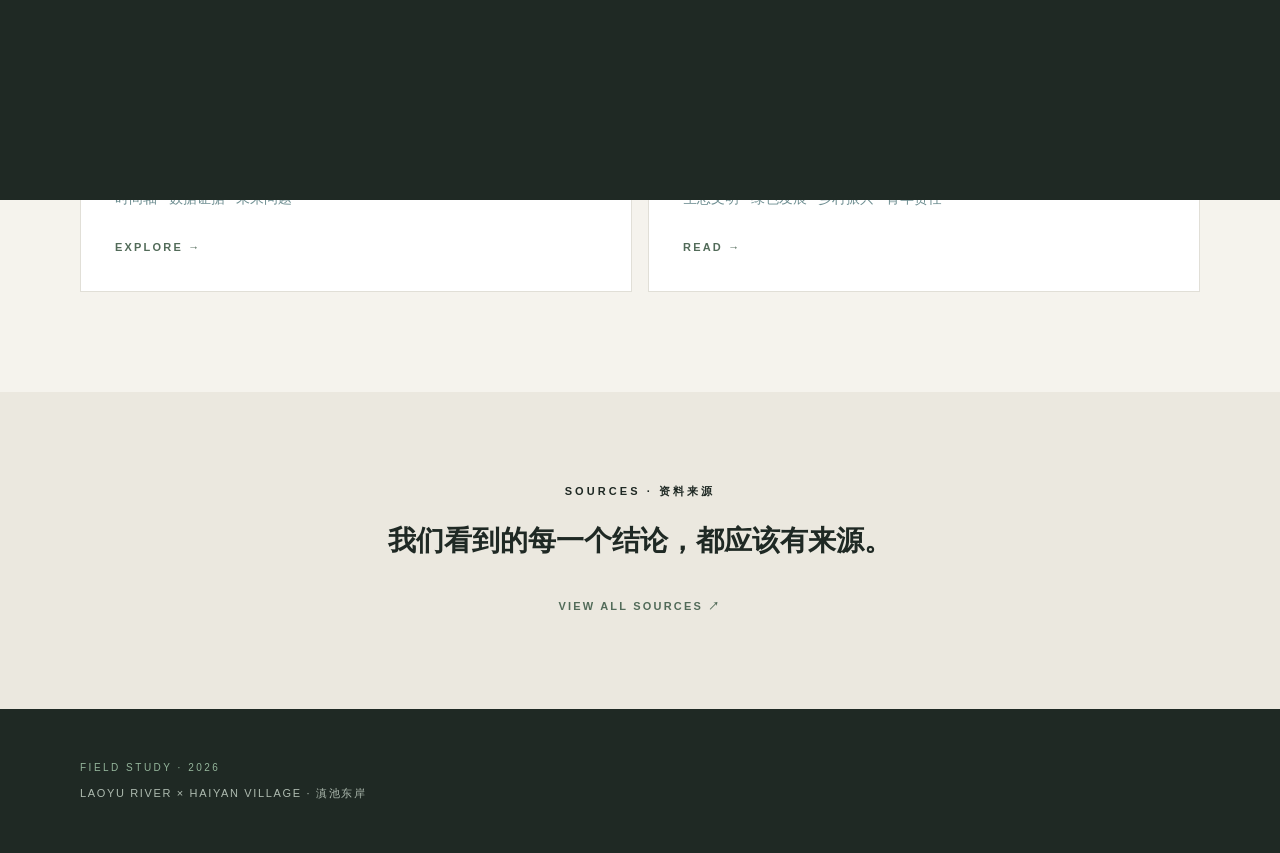
==== commit e24c3ad5: "chore: switch homepage to v2 assets" ====
--- a/index.html
+++ b/index.html
@@ -1,8 +1 @@
-<!doctype html><html lang="zh-CN"><head><meta charset="utf-8"><meta name="viewport" content="width=device-width,initial-scale=1"><title>Laoyu × Haiyan — 看见滇池的变化</title><meta name="description" content="一次关于湿地、村落与生态的实践观察"><link rel="stylesheet" href="style.css"></head><body><div class="page-transition" id="pageTransition"><div class="page-transition-label">LOADING</div></div>
-<div class="explore-menu" id="exploreMenu"><button class="explore-menu-close" id="exploreClose">×</button><p class="explore-menu-title">EXPLORE · 探索</p>
-<a class="explore-menu-item magnetic" href="index.html" data-transition><em>HOME</em>总览<small>回到首页</small></a>
-<a class="explore-menu-item magnetic" href="wetland.html" data-transition><em>01</em>WETLAND<small>捞渔河湿地</small></a>
-<a class="explore-menu-item magnetic" href="village.html" data-transition><em>02</em>VILLAGE<small>海晏村</small></a>
-<a class="explore-menu-item magnetic" href="change.html" data-transition><em>03</em>CHANGE<small>滇池的变化</small></a>
-<a class="explore-menu-item magnetic" href="reflection.html" data-transition><em>04</em>REFLECTION<small>我们的思考与来源</small></a></div>
-<div class="progress-bar" id="progressBar"></div><header class="site-header" id="siteHeader"><div class="container nav"><a class="logo" href="index.html">LAOYU × HAIYAN</a><button class="nav-toggle" id="navToggle">☰</button><nav class="nav-links" id="navLinks"><a href="wetland.html" data-transition>01 湿地</a><a href="village.html" data-transition>02 村落</a><a href="change.html" data-transition>03 变化</a><a href="reflection.html" data-transition>04 思考</a></nav><button class="nav-explore-btn" id="exploreBtn">EXPLORE</button></div></header><section class="hero" style="background-image:url('images/hero.jpg')"><div class="hero-inner"><p class="hero-eyebrow">FIELD STUDY · 2026</p><h1 class="hero-title">看见滇池的变化</h1><p class="hero-sub">一次关于湿地、村落与生态的实践观察</p><a class="hero-scroll" href="#entries"><span class="hero-scroll-line"></span>EXPLORE</a></div></section><div class="home-transition"><p class="home-transition-line">FROM WETLAND · TO VILLAGE</p><h2 class="home-transition-title">从一滴水<br>到一个生态</h2></div><section class="entry-section" id="entries"><a class="entry-card magnetic-card" href="wetland.html" data-transition><span class="entry-number">01</span><span class="entry-en">WETLAND</span><h2>捞渔河湿地</h2><p>水体 · 植物 · 鸟类 · 保护制度</p><span class="entry-action">EXPLORE →</span></a><a class="entry-card magnetic-card" href="village.html" data-transition><span class="entry-number">02</span><span class="entry-en">VILLAGE</span><h2>海晏村</h2><p>传统村落 · 生态治理 · 乡村发展</p><span class="entry-action">EXPLORE →</span></a><a class="entry-card magnetic-card" href="change.html" data-transition><span class="entry-number">03</span><span class="entry-en">CHANGE</span><h2>滇池的变化</h2><p>时间轴 · 数据证据 · 未来问题</p><span class="entry-action">EXPLORE →</span></a><a class="entry-card magnetic-card" href="reflection.html" data-transition><span class="entry-number">04</span><span class="entry-en">REFLECTION</span><h2>我们的思考</h2><p>生态文明 · 绿色发展 · 乡村振兴 · 青年责任</p><span class="entry-action">READ →</span></a></section><div class="sources-block"><p class="sources-block-label">SOURCES · 资料来源</p><h3 class="sources-block-title">我们看到的每一个结论，都应该有来源。</h3><a class="sources-block-cta magnetic" href="reflection.html#sources" data-transition>VIEW ALL SOURCES ↗</a></div><footer class="site-footer"><div class="container"><p class="footer-line">FIELD STUDY · 2026</p><p class="footer-meta">LAOYU RIVER × HAIYAN VILLAGE · 滇池东岸</p></div></footer><div class="lightbox" id="lightbox"><button class="lightbox-close" id="lightboxClose">×</button><img class="lightbox-img" id="lightboxImg"><p class="lightbox-caption" id="lightboxCaption"></p></div><button class="back-to-top" id="backToTop">↑</button><script src="script.js"></script></body></html>+<!doctype html><html lang="zh-CN"><head><meta charset="utf-8"><meta name="viewport" content="width=device-width,initial-scale=1"><title>Laoyu × Haiyan — 看见滇池的变化</title><meta name="description" content="一次关于湿地、村落与生态的实践观察"><link rel="stylesheet" href="style-v2.css"></head><body><div class="page-transition" id="pageTransition"><div class="page-transition-label">LOADING</div></div><div class="explore-menu" id="exploreMenu"><button class="explore-menu-close" id="exploreClose">×</button><p class="explore-menu-title">EXPLORE · 探索</p><a class="explore-menu-item magnetic" href="index.html" data-transition><em>HOME</em>总览<small>回到首页</small></a><a class="explore-menu-item magnetic" href="wetland.html" data-transition><em>01</em>WETLAND<small>捞渔河湿地</small></a><a class="explore-menu-item magnetic" href="village.html" data-transition><em>02</em>VILLAGE<small>海晏村</small></a><a class="explore-menu-item magnetic" href="change.html" data-transition><em>03</em>CHANGE<small>滇池的变化</small></a><a class="explore-menu-item magnetic" href="reflection.html" data-transition><em>04</em>REFLECTION<small>我们的思考与来源</small></a></div><div class="progress-bar" id="progressBar"></div><header class="site-header" id="siteHeader"><div class="container nav"><a class="logo" href="index.html">LAOYU × HAIYAN</a><button class="nav-toggle" id="navToggle">☰</button><nav class="nav-links" id="navLinks"><a href="wetland.html" data-transition>01 湿地</a><a href="village.html" data-transition>02 村落</a><a href="change.html" data-transition>03 变化</a><a href="reflection.html" data-transition>04 思考</a></nav><button class="nav-explore-btn" id="exploreBtn">EXPLORE</button></div></header><section class="hero" style="background-image:url('images/hero.jpg')"><div class="hero-inner"><p class="hero-eyebrow">FIELD STUDY · 2026</p><h1 class="hero-title">看见滇池的变化</h1><p class="hero-sub">一次关于湿地、村落与生态的实践观察</p><a class="hero-scroll" href="#entries"><span class="hero-scroll-line"></span>EXPLORE</a></div></section><div class="home-transition"><p class="home-transition-line">FROM WETLAND · TO VILLAGE</p><h2 class="home-transition-title">从一滴水<br>到一个生态</h2></div><section class="entry-section" id="entries"><a class="entry-card magnetic-card" href="wetland.html" data-transition><span class="entry-number">01</span><span class="entry-en">WETLAND</span><h2>捞渔河湿地</h2><p>水体 · 植物 · 鸟类 · 保护制度</p><span class="entry-action">EXPLORE →</span></a><a class="entry-card magnetic-card" href="village.html" data-transition><span class="entry-number">02</span><span class="entry-en">VILLAGE</span><h2>海晏村</h2><p>传统村落 · 生态治理 · 乡村发展</p><span class="entry-action">EXPLORE →</span></a><a class="entry-card magnetic-card" href="change.html" data-transition><span class="entry-number">03</span><span class="entry-en">CHANGE</span><h2>滇池的变化</h2><p>时间轴 · 数据证据 · 未来问题</p><span class="entry-action">EXPLORE →</span></a><a class="entry-card magnetic-card" href="reflection.html" data-transition><span class="entry-number">04</span><span class="entry-en">REFLECTION</span><h2>我们的思考</h2><p>生态文明 · 绿色发展 · 乡村振兴 · 青年责任</p><span class="entry-action">READ →</span></a></section><div class="sources-block"><p class="sources-block-label">SOURCES · 资料来源</p><h3 class="sources-block-title">我们看到的每一个结论，都应该有来源。</h3><a class="sources-block-cta magnetic" href="reflection.html#sources" data-transition>VIEW ALL SOURCES ↗</a></div><footer class="site-footer"><div class="container"><p class="footer-line">FIELD STUDY · 2026</p><p class="footer-meta">LAOYU RIVER × HAIYAN VILLAGE · 滇池东岸</p></div></footer><div class="lightbox" id="lightbox"><button class="lightbox-close" id="lightboxClose">×</button><img class="lightbox-img" id="lightboxImg"><p class="lightbox-caption" id="lightboxCaption"></p></div><button class="back-to-top" id="backToTop">↑</button><script src="script-v2.js"></script></body></html>
--- a/style-v2.css
+++ b/style-v2.css
@@ -0,0 +1,2 @@
+/* Laoyu × Haiyan v2.2 */
+:root{--paper:#f5f3ed;--paper2:#ebe8df;--ink:#1f2924;--green:#526b59;--mint:#94b59b;--blue:#6f8f92;--white:#fff}*{box-sizing:border-box;margin:0;padding:0}html{scroll-behavior:smooth;scroll-padding-top:80px}body{font-family:-apple-system,BlinkMacSystemFont,"PingFang SC","Hiragino Sans GB","Microsoft YaHei",sans-serif;background:var(--paper);color:var(--ink);line-height:1.75}a{color:inherit;text-decoration:none}button{font:inherit}img{display:block;max-width:100%}.container,.sub-content{width:min(1120px,calc(100% - 48px));margin:auto}.site-header{position:fixed;z-index:50;top:0;left:0;right:0;transition:.3s}.site-header.scrolled,.site-header:hover{background:rgba(245,243,237,.94);backdrop-filter:blur(12px);border-bottom:1px solid #ddd}.nav{height:68px;display:flex;align-items:center;gap:28px}.logo{font-size:14px;font-weight:700;letter-spacing:.16em;margin-right:auto}.site-header:not(.scrolled) .logo,.site-header:not(.scrolled) .nav-links a,.site-header:not(.scrolled) .nav-explore-btn{color:#fff}.nav-links{display:flex;gap:26px}.nav-links a{font-size:13px}.nav-links a:hover,.active{color:var(--green)!important}.nav-explore-btn{border:1px solid currentColor;background:transparent;padding:7px 16px;font-size:11px;letter-spacing:.2em;cursor:pointer}.nav-toggle{display:none;border:0;background:none;font-size:25px}.progress-bar{position:fixed;z-index:100;top:0;left:0;width:0;height:2px;background:var(--green)}.hero{min-height:100vh;background:center/cover no-repeat;position:relative;display:grid;place-items:center;text-align:center;color:#fff}.hero:before{content:"";position:absolute;inset:0;background:linear-gradient(#1f292466,#1f2924b3)}.hero-inner{position:relative;padding:40px 24px}.hero-eyebrow,.sub-hero-eyebrow,.field-tag,.entry-en,.sources-block-label{font-size:11px;letter-spacing:.28em;font-weight:700}.hero-eyebrow{opacity:.85;margin-bottom:24px}.hero-title{font-size:clamp(48px,7vw,84px);line-height:1.08;color:#fff;margin-bottom:20px}.hero-sub{font-size:20px;font-weight:300;opacity:.92}.hero-scroll{display:inline-flex;flex-direction:column;align-items:center;margin-top:54px;font-size:10px;letter-spacing:.3em}.hero-scroll-line{width:1px;height:58px;background:#ffffff99;margin-bottom:10px}.home-transition{text-align:center;padding:120px 24px 80px}.home-transition-line{font-size:11px;letter-spacing:.3em;color:var(--green);font-weight:700}.home-transition-title{font-size:clamp(34px,5vw,58px);line-height:1.2;margin-top:18px}.entry-section{width:min(1120px,calc(100% - 48px));margin:0 auto 100px;display:grid;grid-template-columns:repeat(2,1fr);gap:16px}.entry-card{min-height:300px;background:#fff;padding:34px;position:relative;border:1px solid #e1dfd7;transition:.3s;display:flex;flex-direction:column;justify-content:flex-end}.entry-card:hover{transform:translateY(-5px);box-shadow:0 18px 45px #1f292414}.entry-number{position:absolute;top:28px;right:30px;color:var(--mint);font-weight:700;font-size:13px}.entry-en{color:var(--mint);margin-bottom:10px}.entry-card h2{font-size:32px;margin-bottom:8px}.entry-card p{color:var(--blue);font-size:14px}.entry-action{margin-top:28px;font-size:11px;letter-spacing:.2em;color:var(--green);font-weight:700}.sources-block{text-align:center;padding:90px 24px;background:var(--paper2)}.sources-block-title{font-size:28px;margin:14px 0 26px}.sources-block-cta{font-size:11px;letter-spacing:.2em;color:var(--green);font-weight:700}.site-footer{padding:50px 0;background:var(--ink);color:#dce4dc}.footer-line{font-size:10px;letter-spacing:.25em;color:var(--mint)}.footer-meta{font-size:11px;letter-spacing:.15em;margin-top:8px;color:#aebbb0}.sub-hero{padding:145px 24px 70px;width:min(1120px,calc(100% - 48px));margin:auto}.sub-hero-eyebrow{color:var(--green);margin-bottom:18px}.sub-hero-title{font-size:clamp(42px,6vw,68px);line-height:1.1}.sub-hero-subtitle{font-size:19px;color:var(--blue);margin-top:18px}.back-link{display:inline-block;color:var(--green);font-size:11px;letter-spacing:.2em;margin-bottom:40px}.sub-content{padding-bottom:90px}.lede{font-size:18px;line-height:1.9;max-width:780px;margin:20px auto 50px}.sub-section-title{text-align:center;color:var(--green);font-size:12px;letter-spacing:.28em;font-weight:700;margin:72px 0 10px}.sub-section-subtitle{text-align:center;color:var(--blue);font-size:13px;margin-bottom:30px}.field-photo{position:relative;margin:30px 0 55px;overflow:hidden;background:#ddd}.field-photo img{width:100%;height:100%;object-fit:cover}.field-photo figcaption{position:absolute;left:14px;bottom:14px;background:#1f2924d9;color:#fff;padding:7px 12px;font-size:11px}.photo-index{position:absolute;z-index:2;left:14px;top:14px;background:#1f2924cc;color:#fff;padding:5px 9px;font-size:10px;letter-spacing:.15em}.field-grid,.obs-grid{display:grid;grid-template-columns:repeat(2,1fr);gap:16px}.field-card,.obs-card{border:1px solid #ddd9ce;background:#fff;padding:26px;text-align:left;cursor:pointer;transition:.25s}.field-card:hover,.obs-card:hover{transform:translateY(-3px);box-shadow:0 12px 30px #1f292412}.field-card span,.obs-card h4{font-size:10px;letter-spacing:.2em;color:var(--mint);font-weight:700}.field-card h3,.obs-card h3{font-size:23px;margin:8px 0}.field-card p,.obs-card p{color:var(--blue);font-size:14px}.field-card b{display:block;margin-top:20px;color:var(--green);font-size:11px;letter-spacing:.2em}.row{display:grid;grid-template-columns:1fr 1fr;gap:60px;align-items:center;margin:70px 0}.col-photo img{width:100%;cursor:zoom-in}.caption{font-size:12px;color:var(--blue);margin-top:8px}.tag{display:inline-block;color:var(--green);font-size:10px;letter-spacing:.18em;font-weight:700;margin:18px 0 8px}.past-now{display:grid;grid-template-columns:1fr auto 1fr;gap:18px;align-items:center;margin:45px 0}.pn-card{background:#fff;padding:28px;border-top:3px solid var(--green)}.pn-label{font-size:10px;letter-spacing:.2em;color:var(--mint);font-weight:700}.pn-card h3{font-size:22px;margin:10px 0}.pn-card p:last-child{color:var(--blue);font-size:14px}.pn-arrow{font-size:30px;color:var(--green)}.v-timeline{max-width:850px;margin:45px auto}.v-node{width:100%;background:none;border:0;border-left:2px solid var(--mint);padding:12px 22px;text-align:left;cursor:pointer}.v-node.active{border-left-color:var(--green);background:#fff}.v-node-year{font-size:10px;letter-spacing:.25em;color:var(--mint);font-weight:700}.v-node-title{font-size:23px;margin:3px 0}.v-node-en{font-size:10px;letter-spacing:.2em;color:var(--blue)}.v-content{display:none;background:#fff;padding:24px;margin:0 0 20px 24px}.v-content.active{display:block}.v-content li{margin:8px 0;color:var(--blue);font-size:14px}.data-grid{display:grid;grid-template-columns:repeat(4,1fr);gap:16px}.data-grid-2{grid-template-columns:repeat(2,1fr)}.data-card{background:#fff;padding:26px;border-top:3px solid var(--green)}.data-num{font-size:44px;font-weight:700;line-height:1}.data-unit{font-size:17px;color:var(--blue);margin-left:2px}.data-label{font-size:13px;margin:12px 0;color:var(--ink)}.data-src{font-size:10px;color:var(--blue)}.note{background:#e7ebe6;border-left:3px solid var(--green);padding:16px 20px;color:var(--blue);font-size:13px}.evidence-data-grid{display:grid;grid-template-columns:1fr 1fr;gap:18px;max-width:1000px;margin:35px auto}.evidence-data-panel{background:#fff;padding:28px;border:1px solid #ddd9ce}.evidence-data-panel h3{font-size:21px;margin:7px 0}.evidence-data-panel>p:not(.field-tag){color:var(--blue);font-size:14px}.bar-chart{margin-top:22px}.bar-row{display:grid;grid-template-columns:44px 1fr auto;gap:10px;align-items:center;margin:12px 0;font-size:12px}.bar-track{height:8px;background:#e4e2d9;border-radius:99px;overflow:hidden}.bar-track i{display:block;height:100%;background:var(--green)}.bar-row b{font-size:11px;white-space:nowrap}.evidence-chain-wrap{background:var(--paper2);padding:25px;text-align:center;margin:50px auto;max-width:900px}.chain-inline{display:flex;justify-content:center;align-items:center;gap:10px;flex-wrap:wrap;margin-top:12px}.chain-inline span{background:#fff;border:1px solid #ddd9ce;padding:7px 12px;font-size:12px;font-weight:600}.chain-inline b{color:var(--green)}.evidence-chain-note{font-size:12px;color:var(--blue);max-width:650px;margin:15px auto 0}.relation-pairs{max-width:680px;margin:40px auto}.relation-pair{display:flex;justify-content:center;gap:28px;border-bottom:1px solid #ddd9ce;padding:25px}.relation-word{font-size:27px;font-weight:600;min-width:90px;text-align:center}.relation-arrow{color:var(--mint)}.sources-list{max-width:850px;margin:35px auto}.source-item{display:flex;gap:20px;padding:24px 0;border-bottom:1px solid #ddd9ce}.source-item-num{font-size:28px;color:var(--mint);font-weight:700;min-width:50px}.source-item-src{font-size:10px;color:var(--mint);letter-spacing:.2em;font-weight:700}.source-item-title{font-size:16px;margin:6px 0 12px}.source-link{font-size:10px;letter-spacing:.18em;color:var(--green);font-weight:700}.continue-link{display:flex;justify-content:space-between;align-items:center;background:#fff;padding:25px;margin:60px 0}.continue-link-label{display:block;font-size:10px;color:var(--mint);letter-spacing:.2em}.continue-link-title{font-size:18px;font-weight:600}.continue-link-arrow{font-size:25px;color:var(--green)}.explore-menu{position:fixed;inset:0;background:var(--ink);color:#fff;z-index:200;padding:90px 8vw;transform:translateY(-100%);transition:.45s;overflow:auto}.explore-menu.open{transform:translateY(0)}.explore-menu-close{position:absolute;top:24px;right:30px;border:0;background:none;color:#fff;font-size:38px;cursor:pointer}.explore-menu-title{font-size:11px;letter-spacing:.3em;color:var(--mint);margin-bottom:30px}.explore-menu-item{display:grid;grid-template-columns:60px 1fr auto;align-items:center;border-bottom:1px solid #ffffff22;padding:20px 0;font-size:clamp(26px,4vw,52px)}.explore-menu-item em{font-size:12px;color:var(--mint);font-style:normal}.explore-menu-item small{font-size:12px;color:#b6c2b8}.page-transition{position:fixed;inset:0;background:var(--ink);z-index:300;transform:translateY(100%);pointer-events:none;transition:.42s;display:grid;place-items:center;color:#fff}.page-transition.active{transform:translateY(0)}.page-transition-label{letter-spacing:.3em;font-size:11px}.detail-panel,.lightbox{position:fixed;inset:0;background:#152019ef;z-index:250;display:grid;place-items:center;padding:24px;opacity:0;pointer-events:none;transition:.25s}.detail-panel.open,.lightbox.open{opacity:1;pointer-events:auto}.detail-panel-inner{background:var(--paper);width:min(900px,100%);max-height:90vh;overflow:auto;display:grid;grid-template-columns:1fr 1fr}.detail-panel-img img{width:100%;height:100%;object-fit:cover}.detail-panel-body{padding:34px;position:relative}.detail-panel-body h3{font-size:30px;margin:15px 0}.detail-panel-body p{color:var(--blue);font-size:14px;margin:10px 0}.detail-close,.lightbox-close{position:absolute;top:14px;right:18px;border:0;background:none;font-size:32px;cursor:pointer}.lightbox-close{color:#fff}.lightbox-img{max-height:78vh;max-width:90vw}.lightbox-caption{color:#fff;margin-top:14px;font-size:12px}.back-to-top{position:fixed;right:22px;bottom:22px;width:44px;height:44px;border:0;border-radius:50%;background:var(--ink);color:#fff;opacity:0;pointer-events:none;z-index:40;transition:.25s}.back-to-top.visible{opacity:1;pointer-events:auto}.reveal,.entry-card,.field-card,.obs-card,.v-node,.source-item,.continue-link,.evidence-data-panel{opacity:0;transform:translateY(18px);transition:.7s}.visible{opacity:1;transform:none}@media(max-width:960px){.nav-links{display:none}.nav-toggle{display:block}.nav-links.open{display:flex;position:absolute;top:68px;left:0;right:0;background:var(--paper);flex-direction:column;padding:10px 24px;border-bottom:1px solid #ddd}.nav-links.open a{padding:13px 0;color:var(--ink)!important;border-bottom:1px solid #ddd}.entry-section{grid-template-columns:1fr}.row,.evidence-data-grid{grid-template-columns:1fr}.data-grid{grid-template-columns:repeat(2,1fr)}.past-now{grid-template-columns:1fr}.pn-arrow{transform:rotate(90deg);text-align:center}.sub-hero{padding-top:125px}.detail-panel-inner{grid-template-columns:1fr}.field-grid,.obs-grid{grid-template-columns:1fr}.current-location{display:none}}@media(max-width:600px){.container,.sub-content,.sub-hero,.entry-section{width:calc(100% - 32px)}.hero-title{font-size:45px}.hero-sub{font-size:17px}.home-transition{padding:85px 16px 55px}.entry-card{min-height:240px;padding:25px}.entry-card h2{font-size:27px}.data-grid{grid-template-columns:1fr}.relation-word{font-size:22px;min-width:70px}.relation-pair{gap:12px}.source-item{gap:12px}.source-item-num{min-width:36px;font-size:22px}.sub-hero-title{font-size:44px}.row{gap:28px}.field-photo{aspect-ratio:4/3!important}.detail-panel{padding:12px}}
